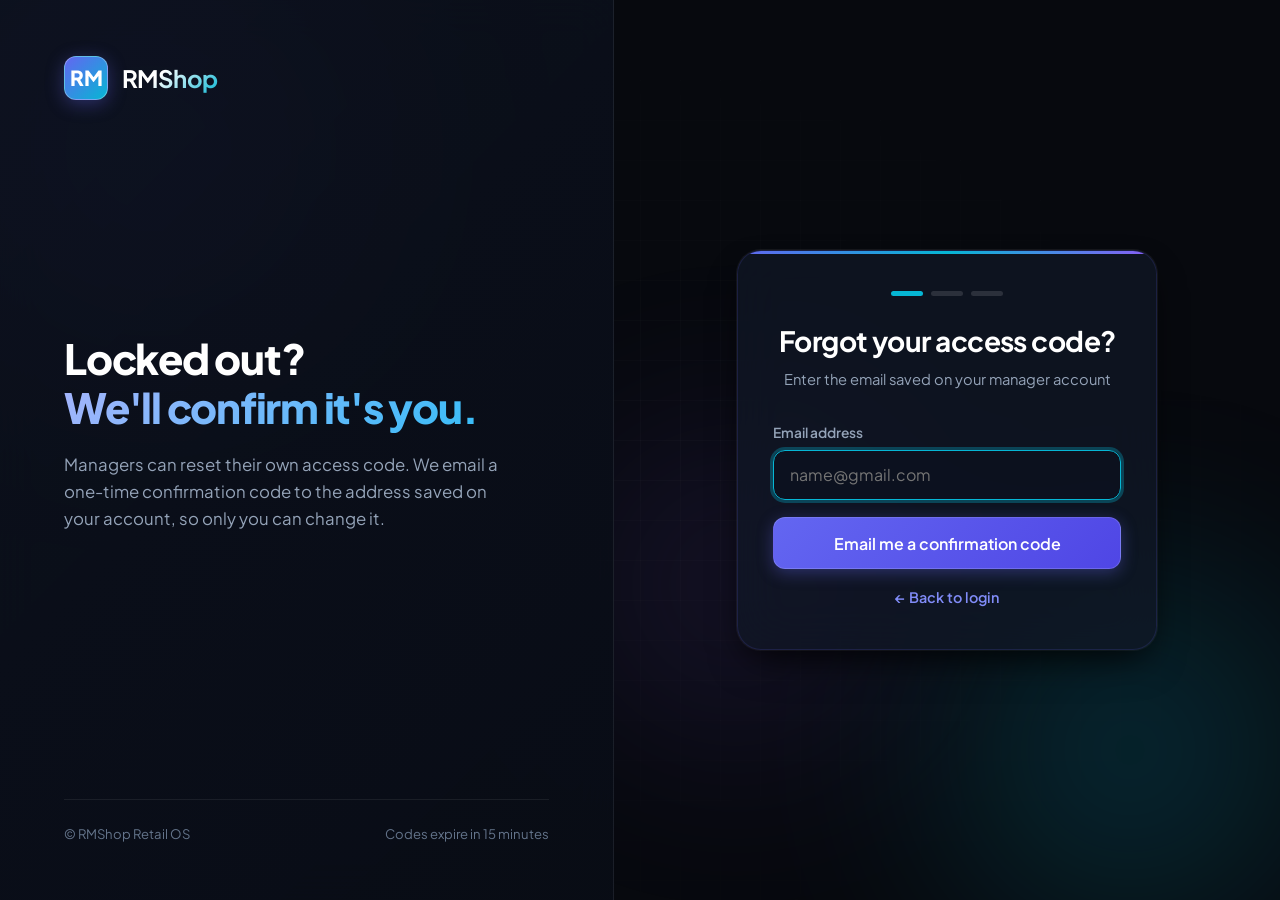
==== frontend/forgot-password.html @ 84687912 "Add manager access-code reset by email and attempt-aware login errors - Managers can reset a forgott" ====
<!DOCTYPE html>
<html lang="en">
<head>
    <meta charset="UTF-8">
    <meta name="viewport" content="width=device-width, initial-scale=1.0">
    <title>RMShop — Reset Manager Access Code</title>
    <link rel="preconnect" href="https://fonts.googleapis.com">
    <link rel="preconnect" href="https://fonts.gstatic.com" crossorigin>
    <link href="https://fonts.googleapis.com/css2?family=JetBrains+Mono:wght@400;600;700&family=Plus+Jakarta+Sans:wght@400;600;700;800&display=swap" rel="stylesheet">
    <link rel="stylesheet" href="css/style.css">
    <link rel="icon" href="data:image/svg+xml,<svg xmlns=%22http://www.w3.org/2000/svg%22 viewBox=%220 0 100 100%22><text y=%22.9em%22 font-size=%2290%22>⚡</text></svg>">
</head>
<body>
    <div class="ambient-bg" aria-hidden="true">
        <div class="ambient-orb ambient-orb-1"></div>
        <div class="ambient-orb ambient-orb-2"></div>
        <div class="ambient-orb ambient-orb-3"></div>
        <div class="grid-overlay"></div>
    </div>

    <div class="login-wrapper">
        <div class="brand-panel">
            <div class="brand-header">
                <div class="brand-logo-icon">RM</div>
                <div class="brand-logo-text">RMShop</div>
            </div>
            <div class="brand-hero">
                <h1>Locked out?<br><span class="gradient-text">We'll confirm it's you.</span></h1>
                <p>Managers can reset their own access code. We email a one-time confirmation code to the address saved on your account, so only you can change it.</p>
            </div>
            <div class="brand-footer">
                <span>© RMShop Retail OS</span>
                <span>Codes expire in 15 minutes</span>
            </div>
        </div>

        <div class="form-panel">
            <div class="form-content" id="form-container">
                <div class="step-indicator" aria-hidden="true">
                    <span id="step-bar-1" class="done"></span>
                    <span id="step-bar-2"></span>
                    <span id="step-bar-3"></span>
                </div>

                <!-- Step 1: email -->
                <form class="auth-step" id="step-email" novalidate>
                    <div class="form-header">
                        <h2>Forgot your access code?</h2>
                        <p class="subtitle">Enter the email saved on your manager account</p>
                    </div>
                    <label class="auth-field">Email address
                        <input type="email" id="email" class="text-input" autocomplete="email" placeholder="name@gmail.com" autofocus>
                    </label>
                    <p class="field-error" id="email-error" hidden role="alert"></p>
                    <button type="submit" class="btn-primary" id="send-btn">
                        <span class="btn-text">Email me a confirmation code</span>
                        <span class="btn-spinner" hidden></span>
                    </button>
                    <div style="text-align:center;"><a href="index.html" class="forgot-link">← Back to login</a></div>
                </form>

                <!-- Step 2: confirmation code -->
                <form class="auth-step" id="step-code" novalidate hidden>
                    <div class="form-header">
                        <h2>Check your email</h2>
                        <p class="subtitle" id="code-sent-to"></p>
                    </div>
                    <p class="info-note" id="request-note"></p>
                    <span class="code-label">6-digit confirmation code</span>
                    <div class="code-inputs" id="confirm-code-inputs"></div>
                    <p class="field-error" id="code-error" hidden role="alert"></p>
                    <button type="submit" class="btn-primary" id="verify-btn">
                        <span class="btn-text">Confirm code</span>
                        <span class="btn-spinner" hidden></span>
                    </button>
                    <div class="auth-secondary-actions">
                        <button type="button" id="change-email-btn">Use a different email</button>
                        <button type="button" id="resend-btn" disabled>Resend code</button>
                    </div>
                </form>

                <!-- Step 3: new access code -->
                <form class="auth-step" id="step-new" novalidate hidden>
                    <div class="form-header">
                        <h2>Choose a new access code</h2>
                        <p class="subtitle">6 digits you'll use to unlock the terminal</p>
                    </div>
                    <span class="code-label">New access code</span>
                    <div class="code-inputs" id="new-code-inputs"></div>
                    <p class="field-error" id="new-code-error" hidden role="alert"></p>
                    <span class="code-label">Type it again to confirm</span>
                    <div class="code-inputs" id="confirm-new-code-inputs"></div>
                    <p class="field-error" id="confirm-code-error" hidden role="alert"></p>
                    <button type="submit" class="btn-primary" id="save-btn">
                        <span class="btn-text">Save new access code</span>
                        <span class="btn-spinner" hidden></span>
                    </button>
                </form>
            </div>
        </div>
    </div>

    <script src="js/config.js"></script>
    <script src="js/popup.js"></script>
    <script src="js/forgot-password.js"></script>
</body>
</html>
---- frontend/css/style.css ----
:root {
    /* Color Palette: Obsidian Slate & Electric Indigo / Cyan Glow */
    --bg-base: #07090e;
    --bg-surface: #0d121f;
    --bg-card: rgba(17, 24, 39, 0.72);
    --bg-card-hover: rgba(24, 33, 53, 0.85);
    --bg-input: rgba(13, 18, 31, 0.8);
    --bg-glass: rgba(15, 23, 42, 0.65);

    /* Borders & Dividers */
    --border-subtle: rgba(255, 255, 255, 0.07);
    --border-card: rgba(99, 102, 241, 0.16);
    --border-hover: rgba(99, 102, 241, 0.45);
    --border-cyan: rgba(6, 182, 212, 0.4);

    /* Brand Accents */
    --indigo-primary: #6366f1;
    --indigo-glow: rgba(99, 102, 241, 0.35);
    --indigo-hover: #4f46e5;
    --cyan-accent: #06b6d4;
    --cyan-glow: rgba(6, 182, 212, 0.3);
    --violet-accent: #8b5cf6;
    --violet-glow: rgba(139, 92, 246, 0.3);

    /* Semantic Feedback */
    --success: #10b981;
    --success-bg: rgba(16, 185, 129, 0.12);
    --success-border: rgba(16, 185, 129, 0.3);
    --warning: #f59e0b;
    --warning-bg: rgba(245, 158, 11, 0.12);
    --warning-border: rgba(245, 158, 11, 0.3);
    --danger: #f43f5e;
    --danger-bg: rgba(244, 63, 94, 0.12);
    --danger-border: rgba(244, 63, 94, 0.3);

    /* Typography */
    --text-primary: #f8fafc;
    --text-secondary: #94a3b8;
    --text-muted: #64748b;
    --font-main: 'Plus Jakarta Sans', -apple-system, BlinkMacSystemFont, "Segoe UI", Roboto, sans-serif;
    --font-mono: 'JetBrains Mono', monospace;

    /* Shadows & Radii */
    --radius-sm: 8px;
    --radius-md: 12px;
    --radius-lg: 18px;
    --radius-xl: 24px;
    --shadow-card: 0 10px 30px -10px rgba(0, 0, 0, 0.5), 0 0 1px 1px var(--border-subtle);
    --shadow-glow: 0 0 25px -5px var(--indigo-glow);
    --shadow-cyan-glow: 0 0 25px -5px var(--cyan-glow);
}

/* Global Top Loading Bar */
.global-loading-bar {
    position: fixed;
    top: 0;
    left: 0;
    height: 3px;
    width: 100%;
    background: linear-gradient(90deg, var(--indigo-primary), var(--cyan-accent), var(--violet-accent));
    background-size: 200% 100%;
    z-index: 9999;
    animation: loadingBarMove 1.2s ease-in-out infinite;
    pointer-events: none;
    transition: opacity 0.3s ease;
}

@keyframes loadingBarMove {
    0% { background-position: 100% 0; }
    100% { background-position: -100% 0; }
}

/* Base & Reset */
*, *::before, *::after {
    box-sizing: border-box;
    margin: 0;
    padding: 0;
}

html, body {
    height: 100%;
}

body {
    font-family: var(--font-main);
    background-color: var(--bg-base);
    color: var(--text-primary);
    line-height: 1.5;
    -webkit-font-smoothing: antialiased;
    -moz-osx-font-smoothing: grayscale;
    overflow-x: hidden;
}

/* Animated Ambient Glow Canvas Background */
.ambient-bg {
    position: fixed;
    inset: 0;
    pointer-events: none;
    z-index: 0;
    overflow: hidden;
}

.ambient-orb {
    position: absolute;
    border-radius: 50%;
    filter: blur(100px);
    opacity: 0.28;
    animation: floatOrb 18s ease-in-out infinite alternate;
}

.ambient-orb-1 {
    width: 600px;
    height: 600px;
    background: radial-gradient(circle, #6366f1 0%, rgba(99, 102, 241, 0) 70%);
    top: -150px;
    left: -150px;
}

.ambient-orb-2 {
    width: 500px;
    height: 500px;
    background: radial-gradient(circle, #06b6d4 0%, rgba(6, 182, 212, 0) 70%);
    bottom: -100px;
    right: -100px;
    animation-duration: 22s;
    animation-delay: -5s;
}

.ambient-orb-3 {
    width: 450px;
    height: 450px;
    background: radial-gradient(circle, #8b5cf6 0%, rgba(139, 92, 246, 0) 70%);
    top: 40%;
    right: 25%;
    animation-duration: 25s;
    animation-delay: -10s;
    opacity: 0.18;
}

.grid-overlay {
    position: absolute;
    inset: 0;
    background-size: 40px 40px;
    background-image: 
        linear-gradient(to right, rgba(255, 255, 255, 0.02) 1px, transparent 1px),
        linear-gradient(to bottom, rgba(255, 255, 255, 0.02) 1px, transparent 1px);
    mask-image: radial-gradient(ellipse at center, rgba(0, 0, 0, 1) 0%, rgba(0, 0, 0, 0) 80%);
}

@keyframes floatOrb {
    0% { transform: translate(0, 0) scale(1); }
    50% { transform: translate(40px, 30px) scale(1.08); }
    100% { transform: translate(-30px, 50px) scale(0.95); }
}

/* ========================================================
   LOGIN PAGE STYLING
======================================================== */
.login-wrapper {
    position: relative;
    z-index: 1;
    display: flex;
    min-height: 100vh;
    width: 100%;
}

.brand-panel {
    flex: 1 1 48%;
    display: flex;
    flex-direction: column;
    justify-content: space-between;
    padding: 3.5rem 4rem;
    position: relative;
    border-right: 1px solid var(--border-subtle);
    background: linear-gradient(135deg, rgba(13, 18, 31, 0.85) 0%, rgba(9, 13, 22, 0.95) 100%);
    backdrop-filter: blur(20px);
}

.brand-header {
    display: flex;
    align-items: center;
    gap: 0.85rem;
}

.brand-logo-icon {
    width: 44px;
    height: 44px;
    border-radius: var(--radius-md);
    background: linear-gradient(135deg, var(--indigo-primary), var(--cyan-accent));
    display: flex;
    align-items: center;
    justify-content: center;
    color: #ffffff;
    font-weight: 800;
    font-size: 1.3rem;
    box-shadow: 0 4px 18px var(--indigo-glow);
    border: 1px solid rgba(255, 255, 255, 0.3);
}

.brand-logo-text {
    font-size: 1.5rem;
    font-weight: 700;
    letter-spacing: -0.02em;
    background: linear-gradient(135deg, #ffffff 40%, var(--cyan-accent) 100%);
    -webkit-background-clip: text;
    -webkit-text-fill-color: transparent;
}

.brand-hero {
    max-width: 460px;
    margin: 2.5rem 0;
}

.status-ticker-badge {
    display: inline-flex;
    align-items: center;
    gap: 0.5rem;
    padding: 0.35rem 0.85rem;
    background: rgba(16, 185, 129, 0.1);
    border: 1px solid rgba(16, 185, 129, 0.25);
    border-radius: 9999px;
    font-size: 0.8rem;
    font-weight: 600;
    color: #34d399;
    margin-bottom: 1.5rem;
}

.pulse-dot {
    width: 7px;
    height: 7px;
    border-radius: 50%;
    background-color: var(--success);
    box-shadow: 0 0 10px var(--success);
    animation: pulseGlow 2s infinite;
}

@keyframes pulseGlow {
    0% { transform: scale(0.95); box-shadow: 0 0 0 0 rgba(16, 185, 129, 0.7); }
    70% { transform: scale(1); box-shadow: 0 0 0 8px rgba(16, 185, 129, 0); }
    100% { transform: scale(0.95); box-shadow: 0 0 0 0 rgba(16, 185, 129, 0); }
}

.brand-hero h1 {
    font-size: 2.6rem;
    font-weight: 800;
    line-height: 1.18;
    letter-spacing: -0.03em;
    color: #ffffff;
    margin-bottom: 1.25rem;
}

.brand-hero h1 span.gradient-text {
    background: linear-gradient(135deg, #a5b4fc 0%, #38bdf8 100%);
    -webkit-background-clip: text;
    -webkit-text-fill-color: transparent;
}

.brand-hero p {
    font-size: 1.05rem;
    color: var(--text-secondary);
    line-height: 1.6;
    margin-bottom: 2rem;
}

/* Feature Badges in Brand Panel */
.brand-feature-list {
    display: flex;
    flex-direction: column;
    gap: 0.9rem;
}

.brand-feature-item {
    display: flex;
    align-items: center;
    gap: 0.9rem;
    padding: 0.85rem 1.1rem;
    background: rgba(255, 255, 255, 0.03);
    border: 1px solid var(--border-subtle);
    border-radius: var(--radius-md);
    backdrop-filter: blur(10px);
    transition: transform 0.2s ease, border-color 0.2s ease;
}

.brand-feature-item:hover {
    transform: translateX(4px);
    border-color: var(--border-hover);
}

.brand-feature-icon {
    width: 32px;
    height: 32px;
    border-radius: var(--radius-sm);
    background: rgba(99, 102, 241, 0.15);
    border: 1px solid rgba(99, 102, 241, 0.3);
    display: flex;
    align-items: center;
    justify-content: center;
    color: #818cf8;
}

.brand-feature-text h4 {
    font-size: 0.92rem;
    font-weight: 600;
    color: #f1f5f9;
}

.brand-feature-text p {
    font-size: 0.8rem;
    color: var(--text-muted);
    margin: 0;
}

.brand-footer {
    display: flex;
    align-items: center;
    justify-content: space-between;
    font-size: 0.82rem;
    color: var(--text-muted);
    padding-top: 1.5rem;
    border-top: 1px solid var(--border-subtle);
}

/* Login Form Panel */
.form-panel {
    flex: 1 1 52%;
    display: flex;
    align-items: center;
    justify-content: center;
    padding: 2.5rem;
    position: relative;
}

.form-content {
    width: 100%;
    max-width: 420px;
    background: var(--bg-card);
    border: 1px solid var(--border-card);
    border-radius: var(--radius-xl);
    padding: 2.5rem 2.2rem;
    box-shadow: var(--shadow-card), 0 20px 40px -15px rgba(0, 0, 0, 0.7);
    backdrop-filter: blur(24px);
    position: relative;
    overflow: hidden;
    transition: transform 0.2s ease;
}

.form-content::before {
    content: '';
    position: absolute;
    top: 0;
    left: 0;
    right: 0;
    height: 3px;
    background: linear-gradient(90deg, var(--indigo-primary), var(--cyan-accent), var(--violet-accent));
}

.form-header {
    text-align: center;
    margin-bottom: 2rem;
}

.form-header h2 {
    font-size: 1.75rem;
    font-weight: 700;
    letter-spacing: -0.02em;
    color: #ffffff;
    margin-bottom: 0.4rem;
}

.form-header .subtitle {
    font-size: 0.92rem;
    color: var(--text-secondary);
}

/* 6-Digit Code Inputs */
.code-inputs {
    display: flex;
    gap: 0.65rem;
    margin-bottom: 1.5rem;
    justify-content: space-between;
}

.code-digit {
    width: 100%;
    aspect-ratio: 1;
    max-width: 52px;
    text-align: center;
    font-family: var(--font-mono);
    font-size: 1.6rem;
    font-weight: 700;
    background: var(--bg-input);
    border: 1.5px solid rgba(255, 255, 255, 0.12);
    border-radius: var(--radius-md);
    color: #ffffff;
    caret-color: var(--cyan-accent);
    transition: all 0.2s ease;
    box-shadow: inset 0 2px 4px rgba(0, 0, 0, 0.4);
}

.code-digit:focus {
    outline: none;
    border-color: var(--cyan-accent);
    background: rgba(15, 23, 42, 0.95);
    box-shadow: 0 0 0 3px var(--cyan-glow), inset 0 2px 4px rgba(0, 0, 0, 0.4);
    transform: translateY(-2px);
}

.code-digit.input-error {
    border-color: var(--danger);
    background: rgba(244, 63, 94, 0.08);
    box-shadow: 0 0 0 3px var(--danger-border);
}

.shake {
    animation: shakeKeypad 0.4s ease-in-out;
}

@keyframes shakeKeypad {
    0%, 100% { transform: translateX(0); }
    20%, 60% { transform: translateX(-8px); }
    40%, 80% { transform: translateX(8px); }
}

/* On-Screen POS Numpad */
.pos-numpad {
    display: grid;
    grid-template-columns: repeat(3, 1fr);
    gap: 0.55rem;
    margin: 1.25rem 0 1.5rem;
}

.numpad-key {
    background: rgba(255, 255, 255, 0.04);
    border: 1px solid var(--border-subtle);
    border-radius: var(--radius-md);
    color: var(--text-primary);
    font-family: var(--font-mono);
    font-size: 1.25rem;
    font-weight: 600;
    padding: 0.75rem;
    display: flex;
    align-items: center;
    justify-content: center;
    cursor: pointer;
    transition: all 0.15s ease;
    user-select: none;
}

.numpad-key:hover {
    background: rgba(99, 102, 241, 0.16);
    border-color: var(--indigo-primary);
    color: #ffffff;
    transform: translateY(-1px);
}

.numpad-key:active {
    transform: scale(0.95);
    background: var(--indigo-primary);
}

.numpad-key.key-action {
    font-size: 0.9rem;
    color: var(--text-muted);
}

.numpad-key.key-action:hover {
    color: var(--danger);
    border-color: var(--danger-border);
    background: var(--danger-bg);
}

/* Primary Button */
.btn-primary {
    width: 100%;
    padding: 0.9rem 1.4rem;
    background: linear-gradient(135deg, var(--indigo-primary) 0%, #4f46e5 100%);
    color: #ffffff;
    border: 1px solid rgba(255, 255, 255, 0.15);
    border-radius: var(--radius-md);
    font-family: var(--font-main);
    font-size: 1rem;
    font-weight: 600;
    cursor: pointer;
    min-height: 3.1rem;
    display: flex;
    align-items: center;
    justify-content: center;
    gap: 0.6rem;
    box-shadow: 0 4px 16px var(--indigo-glow);
    transition: all 0.2s cubic-bezier(0.16, 1, 0.3, 1);
    position: relative;
    overflow: hidden;
}

.btn-primary::before {
    content: '';
    position: absolute;
    inset: 0;
    background: linear-gradient(rgba(255, 255, 255, 0.15), transparent);
    opacity: 0;
    transition: opacity 0.2s ease;
}

.btn-primary:hover:not(:disabled) {
    transform: translateY(-1.5px);
    box-shadow: 0 8px 24px var(--indigo-glow);
    background: linear-gradient(135deg, #4f46e5 0%, #4338ca 100%);
}

.btn-primary:hover:not(:disabled)::before {
    opacity: 1;
}

.btn-primary:active:not(:disabled) {
    transform: translateY(0) scale(0.98);
}

.btn-primary:disabled {
    opacity: 0.55;
    cursor: not-allowed;
    filter: grayscale(0.5);
    box-shadow: none;
}

.btn-secondary {
    padding: 0.75rem 1.25rem;
    background: rgba(255, 255, 255, 0.05);
    border: 1px solid var(--border-subtle);
    border-radius: var(--radius-md);
    font-family: var(--font-main);
    font-weight: 600;
    font-size: 0.92rem;
    cursor: pointer;
    color: var(--text-primary);
    transition: all 0.18s ease;
    display: inline-flex;
    align-items: center;
    justify-content: center;
    gap: 0.5rem;
}

.btn-secondary:hover {
    background: rgba(255, 255, 255, 0.09);
    border-color: rgba(255, 255, 255, 0.2);
    color: #ffffff;
    transform: translateY(-1px);
}

.btn-spinner {
    width: 20px;
    height: 20px;
    border: 2.5px solid rgba(255, 255, 255, 0.25);
    border-top-color: #ffffff;
    border-radius: 50%;
    animation: spinLoader 0.7s linear infinite;
}

@keyframes spinLoader {
    to { transform: rotate(360deg); }
}

.error-message {
    color: var(--danger);
    font-size: 0.88rem;
    background: var(--danger-bg);
    border: 1px solid var(--danger-border);
    border-radius: var(--radius-sm);
    padding: 0.65rem 0.9rem;
    margin-bottom: 1.2rem;
    display: flex;
    align-items: center;
    gap: 0.5rem;
}

.footnote {
    margin-top: 1.5rem;
    font-size: 0.85rem;
    color: var(--text-muted);
    text-align: center;
}

/* ========================================================
   APP BODY & TOPBAR NAVIGATION
======================================================== */
.app-body {
    min-height: 100vh;
    background-color: var(--bg-base);
    position: relative;
}

.topbar {
    position: sticky;
    top: 0;
    z-index: 50;
    display: flex;
    align-items: center;
    justify-content: space-between;
    background: rgba(13, 18, 31, 0.85);
    backdrop-filter: blur(20px);
    -webkit-backdrop-filter: blur(20px);
    border-bottom: 1px solid var(--border-subtle);
    padding: 0.85rem 2.5rem;
}

.topbar-brand {
    display: flex;
    align-items: center;
    gap: 0.75rem;
    text-decoration: none;
}

.topbar-logo {
    font-weight: 700;
    font-size: 1.28rem;
    letter-spacing: -0.02em;
    background: linear-gradient(135deg, #ffffff 40%, var(--cyan-accent) 100%);
    -webkit-background-clip: text;
    -webkit-text-fill-color: transparent;
}

.topbar-tag {
    font-size: 0.72rem;
    font-weight: 700;
    text-transform: uppercase;
    letter-spacing: 0.05em;
    padding: 0.2rem 0.5rem;
    border-radius: 9999px;
    background: rgba(99, 102, 241, 0.15);
    border: 1px solid rgba(99, 102, 241, 0.3);
    color: #a5b4fc;
}

/* Topbar Center: Store Clock & Status */
.topbar-center {
    display: flex;
    align-items: center;
    gap: 1.2rem;
}

.store-clock-widget {
    display: flex;
    align-items: center;
    gap: 0.5rem;
    padding: 0.35rem 0.85rem;
    background: rgba(255, 255, 255, 0.03);
    border: 1px solid var(--border-subtle);
    border-radius: 9999px;
    font-family: var(--font-mono);
    font-size: 0.82rem;
    color: var(--text-secondary);
}

.store-live-pill {
    display: flex;
    align-items: center;
    gap: 0.4rem;
    font-size: 0.75rem;
    font-weight: 600;
    color: var(--success);
}

.topbar-user {
    display: flex;
    align-items: center;
    gap: 1rem;
}

.user-profile-badge {
    display: flex;
    align-items: center;
    gap: 0.65rem;
    padding: 0.35rem 0.85rem 0.35rem 0.45rem;
    background: rgba(255, 255, 255, 0.04);
    border: 1px solid var(--border-subtle);
    border-radius: 9999px;
    font-size: 0.88rem;
    color: var(--text-primary);
}

.user-avatar-circle {
    width: 28px;
    height: 28px;
    border-radius: 50%;
    background: linear-gradient(135deg, var(--indigo-primary), var(--violet-accent));
    display: flex;
    align-items: center;
    justify-content: center;
    font-weight: 700;
    font-size: 0.75rem;
    color: #ffffff;
}

.logout-link {
    color: var(--text-muted);
    text-decoration: none;
    font-weight: 600;
    font-size: 0.88rem;
    padding: 0.4rem 0.85rem;
    border-radius: var(--radius-sm);
    border: 1px solid transparent;
    transition: all 0.15s ease;
    display: inline-flex;
    align-items: center;
    gap: 0.4rem;
}

.logout-link:hover {
    color: var(--danger);
    background: var(--danger-bg);
    border-color: var(--danger-border);
}

/* ========================================================
   DASHBOARD & MAIN LAYOUT
======================================================== */
.dashboard, .page {
    position: relative;
    z-index: 1;
    max-width: 1240px;
    margin: 0 auto;
    padding: 2.5rem 2rem 5rem;
}

/* Dashboard Header Banner */
.dashboard-header {
    display: flex;
    justify-content: space-between;
    align-items: flex-end;
    margin-bottom: 2.2rem;
    flex-wrap: wrap;
    gap: 1.5rem;
}

.dashboard-title-group h1 {
    font-size: 2.2rem;
    font-weight: 800;
    letter-spacing: -0.03em;
    color: #ffffff;
    margin-bottom: 0.3rem;
}

.dashboard-title-group p {
    font-size: 0.95rem;
    color: var(--text-secondary);
}

.dashboard-actions {
    display: flex;
    align-items: center;
    gap: 0.75rem;
}

.btn-nav-pos {
    background: linear-gradient(135deg, var(--cyan-accent) 0%, var(--indigo-primary) 100%);
    box-shadow: 0 4px 16px var(--cyan-glow);
}

.btn-nav-pos:hover:not(:disabled) {
    box-shadow: 0 8px 24px var(--cyan-glow);
}

/* Dashboard Summary KPI Grid */
.summary-grid {
    display: grid;
    grid-template-columns: repeat(3, 1fr);
    gap: 1.4rem;
    margin-bottom: 2.2rem;
}

.summary-card {
    position: relative;
    background: var(--bg-card);
    border: 1px solid var(--border-card);
    border-radius: var(--radius-lg);
    padding: 1.6rem 1.8rem;
    box-shadow: var(--shadow-card);
    backdrop-filter: blur(16px);
    transition: transform 0.2s cubic-bezier(0.16, 1, 0.3, 1), border-color 0.2s ease, box-shadow 0.2s ease;
    overflow: hidden;
}

.summary-card::before {
    content: '';
    position: absolute;
    top: 0;
    left: 0;
    right: 0;
    height: 2px;
    background: linear-gradient(90deg, transparent, var(--indigo-primary), transparent);
    opacity: 0.5;
}

.summary-card:hover {
    transform: translateY(-3px);
    border-color: var(--border-hover);
    box-shadow: var(--shadow-card), 0 10px 25px -10px var(--indigo-glow);
}

.summary-card-header {
    display: flex;
    align-items: center;
    justify-content: space-between;
    margin-bottom: 1rem;
}

.summary-label {
    font-size: 0.88rem;
    font-weight: 600;
    color: var(--text-secondary);
    text-transform: uppercase;
    letter-spacing: 0.04em;
    margin: 0;
}

.summary-card-icon {
    width: 36px;
    height: 36px;
    border-radius: var(--radius-sm);
    display: flex;
    align-items: center;
    justify-content: center;
    font-size: 1.1rem;
}

.icon-revenue {
    background: rgba(99, 102, 241, 0.15);
    color: #818cf8;
    border: 1px solid rgba(99, 102, 241, 0.3);
}

.icon-stock {
    background: rgba(245, 158, 11, 0.15);
    color: #fbbf24;
    border: 1px solid rgba(245, 158, 11, 0.3);
}

.icon-performer {
    background: rgba(6, 182, 212, 0.15);
    color: #38bdf8;
    border: 1px solid rgba(6, 182, 212, 0.3);
}

.summary-value {
    font-family: var(--font-mono);
    font-size: 2.25rem;
    font-weight: 700;
    letter-spacing: -0.02em;
    color: #ffffff;
    margin: 0 0 0.5rem;
    line-height: 1.15;
}

.summary-sub {
    font-size: 0.86rem;
    color: var(--text-secondary);
    display: flex;
    align-items: center;
    gap: 0.4rem;
}

/* Trend Pill */
.trend-pill {
    display: inline-flex;
    align-items: center;
    gap: 0.3rem;
    padding: 0.2rem 0.55rem;
    border-radius: 9999px;
    font-size: 0.76rem;
    font-weight: 700;
}

.trend-up {
    background: var(--success-bg);
    color: var(--success);
    border: 1px solid var(--success-border);
}

.trend-alert {
    background: var(--warning-bg);
    color: var(--warning);
    border: 1px solid var(--warning-border);
}

/* Mini SVG Sparkline Chart */
.sparkline-container {
    margin-top: 1rem;
    height: 44px;
    width: 100%;
}

.sparkline-svg {
    width: 100%;
    height: 100%;
    overflow: visible;
}

/* Navigation Grid */
.section-heading-row {
    display: flex;
    align-items: center;
    justify-content: space-between;
    margin-bottom: 1.25rem;
}

.section-heading-row h2 {
    font-size: 1.25rem;
    font-weight: 700;
    color: #ffffff;
}

.nav-grid {
    display: grid;
    grid-template-columns: repeat(3, 1fr);
    gap: 1.4rem;
}

.nav-card {
    display: flex;
    flex-direction: column;
    justify-content: space-between;
    background: var(--bg-card);
    border: 1px solid var(--border-card);
    border-radius: var(--radius-lg);
    padding: 1.8rem;
    text-decoration: none;
    color: inherit;
    box-shadow: var(--shadow-card);
    backdrop-filter: blur(16px);
    transition: all 0.22s cubic-bezier(0.16, 1, 0.3, 1);
    position: relative;
    overflow: hidden;
}

.nav-card::after {
    content: '';
    position: absolute;
    inset: 0;
    border-radius: var(--radius-lg);
    background: radial-gradient(400px circle at var(--mouse-x, 50%) var(--mouse-y, 50%), rgba(99, 102, 241, 0.12), transparent 40%);
    opacity: 0;
    transition: opacity 0.3s ease;
    pointer-events: none;
}

.nav-card:hover {
    border-color: var(--border-hover);
    transform: translateY(-4px);
    box-shadow: var(--shadow-card), 0 15px 30px -10px var(--indigo-glow);
}

.nav-card:hover::after {
    opacity: 1;
}

.nav-card-top {
    display: flex;
    align-items: center;
    justify-content: space-between;
    margin-bottom: 1.2rem;
}

.nav-card-icon-box {
    width: 48px;
    height: 48px;
    border-radius: var(--radius-md);
    background: rgba(99, 102, 241, 0.12);
    border: 1px solid rgba(99, 102, 241, 0.25);
    display: flex;
    align-items: center;
    justify-content: center;
    color: #a5b4fc;
    font-size: 1.4rem;
    transition: transform 0.2s ease, background 0.2s ease;
}

.nav-card:hover .nav-card-icon-box {
    transform: scale(1.08);
    background: rgba(99, 102, 241, 0.22);
    color: #ffffff;
}

.nav-arrow-badge {
    width: 32px;
    height: 32px;
    border-radius: 50%;
    background: rgba(255, 255, 255, 0.05);
    display: flex;
    align-items: center;
    justify-content: center;
    color: var(--text-muted);
    font-size: 0.95rem;
    transition: all 0.2s ease;
}

.nav-card:hover .nav-arrow-badge {
    background: var(--indigo-primary);
    color: #ffffff;
    transform: translateX(3px);
}

.nav-card h3 {
    margin: 0 0 0.5rem;
    font-size: 1.25rem;
    font-weight: 700;
    color: #ffffff;
}

.nav-card p {
    margin: 0;
    font-size: 0.88rem;
    color: var(--text-secondary);
    line-height: 1.5;
}

/* ========================================================
   TABLES & DATA LISTS (INVENTORY, STAFF, REPORTS)
======================================================== */
.page-header {
    display: flex;
    align-items: center;
    justify-content: space-between;
    gap: 1.25rem;
    margin-bottom: 2rem;
}

.back-link {
    display: inline-flex;
    align-items: center;
    gap: 0.4rem;
    color: var(--text-secondary);
    text-decoration: none;
    font-size: 0.9rem;
    font-weight: 600;
    padding: 0.4rem 0.85rem;
    border-radius: var(--radius-sm);
    background: rgba(255, 255, 255, 0.04);
    border: 1px solid var(--border-subtle);
    transition: all 0.15s ease;
}

.back-link:hover {
    color: #ffffff;
    border-color: var(--border-hover);
    background: rgba(99, 102, 241, 0.1);
}

.page-header .page-title {
    margin: 0;
    flex: 1;
    font-size: 1.9rem;
    font-weight: 800;
    letter-spacing: -0.02em;
    color: #ffffff;
}

.btn-inline {
    width: auto;
    padding: 0.65rem 1.3rem;
    min-height: auto;
    font-size: 0.92rem;
}

.data-table-container {
    background: var(--bg-card);
    border: 1px solid var(--border-card);
    border-radius: var(--radius-lg);
    box-shadow: var(--shadow-card);
    backdrop-filter: blur(16px);
    overflow: hidden;
}

.data-table {
    width: 100%;
    border-collapse: collapse;
    font-size: 0.92rem;
}

.data-table th, .data-table td {
    padding: 1rem 1.4rem;
    text-align: left;
}

.data-table th {
    background: rgba(13, 18, 31, 0.6);
    color: var(--text-secondary);
    font-weight: 700;
    font-size: 0.78rem;
    text-transform: uppercase;
    letter-spacing: 0.05em;
    border-bottom: 1px solid var(--border-subtle);
}

.data-table tbody tr {
    transition: background 0.15s ease;
}

.data-table tbody tr:hover {
    background: rgba(255, 255, 255, 0.03);
}

.data-table tbody tr:not(:last-child) td {
    border-bottom: 1px solid var(--border-subtle);
}

.data-table td {
    color: #e2e8f0;
}

.actions-cell {
    text-align: right;
}

.btn-link {
    background: none;
    border: 1px solid transparent;
    color: #818cf8;
    font-family: var(--font-main);
    font-weight: 600;
    font-size: 0.86rem;
    cursor: pointer;
    padding: 0.35rem 0.7rem;
    border-radius: var(--radius-sm);
    transition: all 0.15s ease;
    margin-left: 0.35rem;
}

.btn-link:hover {
    color: #ffffff;
    background: rgba(99, 102, 241, 0.15);
    border-color: rgba(99, 102, 241, 0.3);
    text-decoration: none;
}

.empty-state {
    text-align: center;
    color: var(--text-muted);
    padding: 3.5rem 1rem;
    font-size: 0.95rem;
}

/* Badges */
.badge {
    display: inline-flex;
    align-items: center;
    gap: 0.35rem;
    padding: 0.28rem 0.75rem;
    border-radius: 9999px;
    font-size: 0.76rem;
    font-weight: 700;
    letter-spacing: 0.03em;
    text-transform: uppercase;
}

.badge-ok {
    background: var(--success-bg);
    color: #34d399;
    border: 1px solid var(--success-border);
}

.badge-low {
    background: var(--warning-bg);
    color: #fbbf24;
    border: 1px solid var(--warning-border);
}

.badge-critical {
    background: var(--danger-bg);
    color: #f87171;
    border: 1px solid var(--danger-border);
}

/* ========================================================
   MODALS
======================================================== */
.modal-backdrop {
    position: fixed;
    inset: 0;
    background: rgba(5, 7, 12, 0.75);
    backdrop-filter: blur(12px);
    -webkit-backdrop-filter: blur(12px);
    display: flex;
    align-items: center;
    justify-content: center;
    padding: 1.5rem;
    z-index: 100;
    animation: fadeInModal 0.2s ease-out;
}

.modal-backdrop[hidden] {
    display: none;
}

@keyframes fadeInModal {
    from { opacity: 0; }
    to { opacity: 1; }
}

.modal {
    background: #0f172a;
    border: 1px solid var(--border-card);
    border-radius: var(--radius-xl);
    padding: 2.2rem;
    width: 100%;
    max-width: 440px;
    box-shadow: var(--shadow-card), 0 25px 50px -12px rgba(0, 0, 0, 0.8);
    position: relative;
    animation: popInModal 0.25s cubic-bezier(0.16, 1, 0.3, 1);
}

@keyframes popInModal {
    from { transform: scale(0.95) translateY(10px); opacity: 0; }
    to { transform: scale(1) translateY(0); opacity: 1; }
}

.modal h2 {
    margin: 0 0 1.5rem;
    font-size: 1.35rem;
    font-weight: 700;
    color: #ffffff;
}

.modal label {
    display: block;
    font-size: 0.86rem;
    font-weight: 600;
    color: var(--text-secondary);
    margin-bottom: 1.1rem;
}

.modal input, .modal-select {
    display: block;
    width: 100%;
    margin-top: 0.4rem;
    padding: 0.75rem 0.9rem;
    background: var(--bg-input);
    border: 1.5px solid var(--border-subtle);
    border-radius: var(--radius-md);
    font-family: var(--font-main);
    font-size: 0.95rem;
    color: #ffffff;
    transition: all 0.15s ease;
}

.modal input:focus, .modal-select:focus {
    outline: none;
    border-color: var(--indigo-primary);
    box-shadow: 0 0 0 3px var(--indigo-glow);
    background: rgba(15, 23, 42, 0.95);
}

.modal-error {
    color: var(--danger);
    font-size: 0.85rem;
    background: var(--danger-bg);
    border: 1px solid var(--danger-border);
    border-radius: var(--radius-sm);
    padding: 0.5rem 0.75rem;
    margin: -0.4rem 0 1.2rem;
}

.modal-actions {
    display: flex;
    justify-content: flex-end;
    gap: 0.75rem;
    margin-top: 1.5rem;
}

.code-inputs-modal {
    margin-bottom: 1.25rem;
}

/* ========================================================
   SALES / POS REGISTER (sales.html)
======================================================== */
.sales-layout {
    display: grid;
    grid-template-columns: 1fr 380px;
    gap: 1.8rem;
    max-width: 1300px;
    margin: 0 auto;
    padding: 2rem;
    align-items: start;
    position: relative;
    z-index: 1;
}

.search-input {
    width: 100%;
    padding: 0.85rem 1.2rem;
    background: var(--bg-card);
    border: 1px solid var(--border-card);
    border-radius: var(--radius-lg);
    font-family: var(--font-main);
    font-size: 1rem;
    color: #ffffff;
    margin-bottom: 1.5rem;
    box-shadow: var(--shadow-card);
    backdrop-filter: blur(16px);
    transition: all 0.2s ease;
}

.search-input:focus {
    outline: none;
    border-color: var(--cyan-accent);
    box-shadow: 0 0 0 3px var(--cyan-glow);
}

.product-grid {
    display: grid;
    grid-template-columns: repeat(auto-fill, minmax(170px, 1fr));
    gap: 1rem;
}

.product-card {
    display: flex;
    flex-direction: column;
    align-items: flex-start;
    gap: 0.4rem;
    background: var(--bg-card);
    border: 1px solid var(--border-card);
    border-radius: var(--radius-md);
    padding: 1.1rem;
    cursor: pointer;
    text-align: left;
    transition: all 0.18s cubic-bezier(0.16, 1, 0.3, 1);
    box-shadow: var(--shadow-card);
    backdrop-filter: blur(12px);
    width: 100%;
    position: relative;
    overflow: hidden;
}

.product-card:hover:not(:disabled) {
    border-color: var(--cyan-accent);
    transform: translateY(-3px);
    box-shadow: 0 8px 24px -5px var(--cyan-glow);
    background: var(--bg-card-hover);
}

.product-card:active:not(:disabled) {
    transform: scale(0.97);
}

.product-card:disabled {
    opacity: 0.35;
    cursor: not-allowed;
    filter: grayscale(0.8);
}

.product-card-name {
    font-weight: 700;
    font-size: 0.95rem;
    color: #ffffff;
    line-height: 1.3;
}

.product-card-price {
    font-family: var(--font-mono);
    color: var(--cyan-accent);
    font-weight: 700;
    font-size: 1.1rem;
}

.product-card-stock {
    color: var(--text-muted);
    font-size: 0.78rem;
    font-weight: 500;
}

.cart-panel {
    background: var(--bg-card);
    border: 1px solid var(--border-card);
    border-radius: var(--radius-xl);
    padding: 1.6rem;
    position: sticky;
    top: 5.5rem;
    box-shadow: var(--shadow-card);
    backdrop-filter: blur(20px);
}

.cart-panel h2 {
    margin: 0 0 1.25rem;
    font-size: 1.25rem;
    font-weight: 700;
    color: #ffffff;
    display: flex;
    align-items: center;
    justify-content: space-between;
}

.cart-items {
    display: flex;
    flex-direction: column;
    gap: 0.85rem;
    margin-bottom: 1rem;
    max-height: 380px;
    overflow-y: auto;
    padding-right: 0.25rem;
}

.cart-row {
    display: flex;
    align-items: center;
    justify-content: space-between;
    font-size: 0.9rem;
    gap: 0.6rem;
    background: rgba(255, 255, 255, 0.03);
    border: 1px solid var(--border-subtle);
    border-radius: var(--radius-md);
    padding: 0.6rem 0.85rem;
}

.cart-row-name {
    flex: 1;
    font-weight: 600;
    color: #ffffff;
}

.cart-row-qty {
    display: flex;
    align-items: center;
    gap: 0.45rem;
}

.cart-row-qty button {
    width: 26px;
    height: 26px;
    border-radius: var(--radius-sm);
    border: 1px solid var(--border-subtle);
    background: rgba(255, 255, 255, 0.08);
    color: #ffffff;
    cursor: pointer;
    font-size: 0.95rem;
    display: flex;
    align-items: center;
    justify-content: center;
    transition: all 0.12s ease;
}

.cart-row-qty button:hover {
    background: var(--indigo-primary);
    border-color: var(--indigo-primary);
}

.cart-row-subtotal {
    font-family: var(--font-mono);
    font-weight: 700;
    color: var(--cyan-accent);
    min-width: 65px;
    text-align: right;
}

.empty-state-small {
    color: var(--text-muted);
    font-size: 0.88rem;
    text-align: center;
    padding: 2rem 0;
}

.cart-total {
    display: flex;
    justify-content: space-between;
    align-items: center;
    font-weight: 700;
    font-size: 1.25rem;
    border-top: 1px solid var(--border-subtle);
    padding-top: 1.1rem;
    margin: 1rem 0 1.25rem;
    color: #ffffff;
}

.cart-total span:last-child {
    font-family: var(--font-mono);
    color: var(--cyan-accent);
}

.receipt-no {
    color: var(--text-muted);
    font-family: var(--font-mono);
    font-size: 0.9rem;
    margin: -0.75rem 0 1.25rem;
}

.receipt-items {
    display: flex;
    flex-direction: column;
    gap: 0.6rem;
    margin-bottom: 1rem;
    max-height: 240px;
    overflow-y: auto;
}

/* ========================================================
   REPORTS & ATTENDANCE
======================================================== */
.attendance-list {
    display: flex;
    flex-direction: column;
    gap: 0.6rem;
    margin-bottom: 0.8rem;
    max-height: 280px;
    overflow-y: auto;
}

.attendance-row {
    font-size: 0.88rem;
    padding: 0.65rem 0.85rem;
    background: rgba(255, 255, 255, 0.03);
    border: 1px solid var(--border-subtle);
    border-radius: var(--radius-sm);
    color: var(--text-secondary);
}

.report-section {
    margin-bottom: 3rem;
}

.report-section:last-child {
    margin-bottom: 0;
}

.filter-bar {
    display: flex;
    align-items: flex-end;
    gap: 1rem;
    margin-bottom: 1.8rem;
    flex-wrap: wrap;
    background: var(--bg-card);
    border: 1px solid var(--border-card);
    border-radius: var(--radius-md);
    padding: 1.2rem 1.4rem;
    backdrop-filter: blur(12px);
}

.filter-bar label {
    display: flex;
    flex-direction: column;
    gap: 0.4rem;
    font-size: 0.82rem;
    font-weight: 600;
    color: var(--text-secondary);
}

.filter-bar input {
    padding: 0.6rem 0.85rem;
    background: var(--bg-input);
    border: 1px solid var(--border-subtle);
    border-radius: var(--radius-sm);
    font-family: var(--font-main);
    font-size: 0.9rem;
    color: #ffffff;
}

.filter-bar input:focus {
    outline: none;
    border-color: var(--indigo-primary);
    box-shadow: 0 0 0 3px var(--indigo-glow);
}

.two-col {
    display: grid;
    grid-template-columns: 1fr 1fr;
    gap: 1.4rem;
    margin-bottom: 2.2rem;
}

.section-title {
    font-size: 1.25rem;
    font-weight: 700;
    color: #ffffff;
    margin: 0 0 1.25rem;
}

.reconcile-result {
    background: var(--bg-card);
    border: 1px solid var(--border-card);
    border-radius: var(--radius-lg);
    padding: 1.3rem 1.6rem;
    margin-top: 1.2rem;
    display: flex;
    flex-direction: column;
    gap: 0.75rem;
    font-size: 0.92rem;
}

.reconcile-status {
    font-weight: 700;
    border-top: 1px solid var(--border-subtle);
    padding-top: 0.75rem;
    margin-top: 0.3rem;
}

.inline-form {
    display: flex;
    gap: 0.85rem;
    margin-bottom: 1.4rem;
    flex-wrap: wrap;
}

.inline-form input {
    padding: 0.65rem 0.95rem;
    background: var(--bg-card);
    border: 1px solid var(--border-card);
    border-radius: var(--radius-md);
    font-family: var(--font-main);
    font-size: 0.92rem;
    color: #ffffff;
    flex: 1;
    min-width: 160px;
}

.inline-form input:focus {
    outline: none;
    border-color: var(--indigo-primary);
    box-shadow: 0 0 0 3px var(--indigo-glow);
}

/* ========================================================
   RESPONSIVE DESIGN & ACCESSIBILITY
======================================================== */
@media (max-width: 992px) {
    .login-wrapper {
        flex-direction: column;
    }
    .brand-panel {
        flex: 0 0 auto;
        padding: 3rem 2rem;
        border-right: none;
        border-bottom: 1px solid var(--border-subtle);
    }
    .brand-hero h1 {
        font-size: 2.1rem;
    }
    .form-panel {
        padding: 3rem 1.5rem;
    }
    .summary-grid, .nav-grid {
        grid-template-columns: repeat(2, 1fr);
    }
}

@media (max-width: 768px) {
    .summary-grid, .nav-grid, .two-col {
        grid-template-columns: 1fr;
    }
    .topbar {
        padding: 0.85rem 1.25rem;
    }
    .topbar-center {
        display: none;
    }
    .dashboard, .page {
        padding: 1.75rem 1.25rem 3.5rem;
    }
    .page-header {
        flex-direction: column;
        align-items: flex-start;
        gap: 0.8rem;
    }
    .sales-layout {
        grid-template-columns: 1fr;
        padding: 1.25rem;
    }
    .cart-panel {
        position: static;
    }
    .data-table th, .data-table td {
        padding: 0.8rem 0.9rem;
    }
}

:focus-visible {
    outline: 2px solid var(--cyan-accent);
    outline-offset: 2px;
}

/* Custom Scrollbars */
::-webkit-scrollbar {
    width: 6px;
    height: 6px;
}

::-webkit-scrollbar-track {
    background: rgba(13, 18, 31, 0.5);
}

::-webkit-scrollbar-thumb {
    background: rgba(99, 102, 241, 0.3);
    border-radius: 9999px;
}

::-webkit-scrollbar-thumb:hover {
    background: rgba(99, 102, 241, 0.6);
}

@media (prefers-reduced-motion: reduce) {
    *, *::before, *::after {
        transition: none !important;
        animation: none !important;
    }
}
/* ========================================================
   AUTH FEEDBACK: login attempt popups, forgot-code flow
======================================================== */
.popup {
    text-align: center;
    max-width: 400px;
}

.popup-icon {
    width: 3.4rem;
    height: 3.4rem;
    margin: 0 auto 1rem;
    border-radius: 50%;
    display: flex;
    align-items: center;
    justify-content: center;
    font-size: 1.6rem;
    border: 1px solid var(--border-card);
    background: rgba(99, 102, 241, 0.14);
}

.popup.severity-warning .popup-icon { background: var(--warning-bg); border-color: var(--warning-border); }
.popup.severity-danger .popup-icon { background: var(--danger-bg); border-color: var(--danger-border); }
.popup.severity-success .popup-icon { background: var(--success-bg); border-color: var(--success-border); }

.popup h2 {
    margin-bottom: 0.6rem;
}

.popup.severity-warning h2 { color: #fbbf24; }
.popup.severity-danger h2 { color: #f87171; }
.popup.severity-success h2 { color: #34d399; }

.popup-message {
    color: var(--text-secondary);
    font-size: 0.95rem;
    line-height: 1.55;
}

.popup-countdown {
    font-family: var(--font-mono);
    font-size: 2rem;
    font-weight: 700;
    color: #f87171;
    margin-top: 1rem;
}

.popup .modal-actions {
    justify-content: center;
}

.attempt-dots {
    display: flex;
    justify-content: center;
    gap: 0.45rem;
    margin-top: 1.1rem;
}

.attempt-dot {
    width: 0.7rem;
    height: 0.7rem;
    border-radius: 50%;
    background: rgba(255, 255, 255, 0.14);
}

.attempt-dot.used { background: var(--danger); box-shadow: 0 0 8px var(--danger-border); }

.attempt-caption {
    margin-top: 0.45rem;
    font-size: 0.8rem;
    color: var(--text-muted);
}

.forgot-link {
    display: inline-block;
    margin-top: 1.1rem;
    color: #818cf8;
    font-weight: 600;
    font-size: 0.9rem;
    text-decoration: none;
}

.forgot-link:hover { color: #ffffff; text-decoration: underline; }

.auth-field {
    display: block;
    font-size: 0.86rem;
    font-weight: 600;
    color: var(--text-secondary);
    margin-bottom: 1.1rem;
    text-align: left;
}

.text-input {
    display: block;
    width: 100%;
    margin-top: 0.4rem;
    padding: 0.85rem 1rem;
    background: var(--bg-input);
    border: 1.5px solid rgba(255, 255, 255, 0.12);
    border-radius: var(--radius-md);
    font-family: var(--font-main);
    font-size: 1rem;
    color: #ffffff;
    transition: all 0.15s ease;
}

.text-input:focus {
    outline: none;
    border-color: var(--cyan-accent);
    box-shadow: 0 0 0 3px var(--cyan-glow);
}

.text-input.input-error {
    border-color: var(--danger);
    background: rgba(244, 63, 94, 0.08);
}

.field-error {
    color: #f87171;
    font-size: 0.84rem;
    margin: -0.6rem 0 1rem;
    text-align: left;
}

.field-error button {
    background: none;
    border: none;
    color: #818cf8;
    font: inherit;
    font-weight: 700;
    cursor: pointer;
    text-decoration: underline;
    padding: 0;
    margin-left: 0.25rem;
}

.info-note {
    color: #6ee7b7;
    background: var(--success-bg);
    border: 1px solid var(--success-border);
    border-radius: var(--radius-sm);
    padding: 0.65rem 0.9rem;
    font-size: 0.86rem;
    margin-bottom: 1.2rem;
    text-align: left;
}

.step-indicator {
    display: flex;
    justify-content: center;
    gap: 0.5rem;
    margin-bottom: 1.5rem;
}

.step-indicator span {
    width: 2rem;
    height: 0.3rem;
    border-radius: 999px;
    background: rgba(255, 255, 255, 0.12);
}

.step-indicator span.done { background: var(--cyan-accent); }

.auth-step[hidden] { display: none; }

.auth-secondary-actions {
    display: flex;
    justify-content: space-between;
    margin-top: 1rem;
    font-size: 0.86rem;
}

.auth-secondary-actions button {
    background: none;
    border: none;
    color: #818cf8;
    font-family: var(--font-main);
    font-weight: 600;
    cursor: pointer;
}

.auth-secondary-actions button:disabled {
    color: var(--text-muted);
    cursor: default;
}

.code-label {
    display: block;
    font-size: 0.86rem;
    font-weight: 600;
    color: var(--text-secondary);
    margin-bottom: 0.5rem;
    text-align: left;
}

.muted-cell { color: var(--text-muted); font-style: italic; }

/* display:flex above would otherwise override the hidden attribute */
.error-message[hidden],
.field-error[hidden],
.modal-error[hidden] {
    display: none;
}
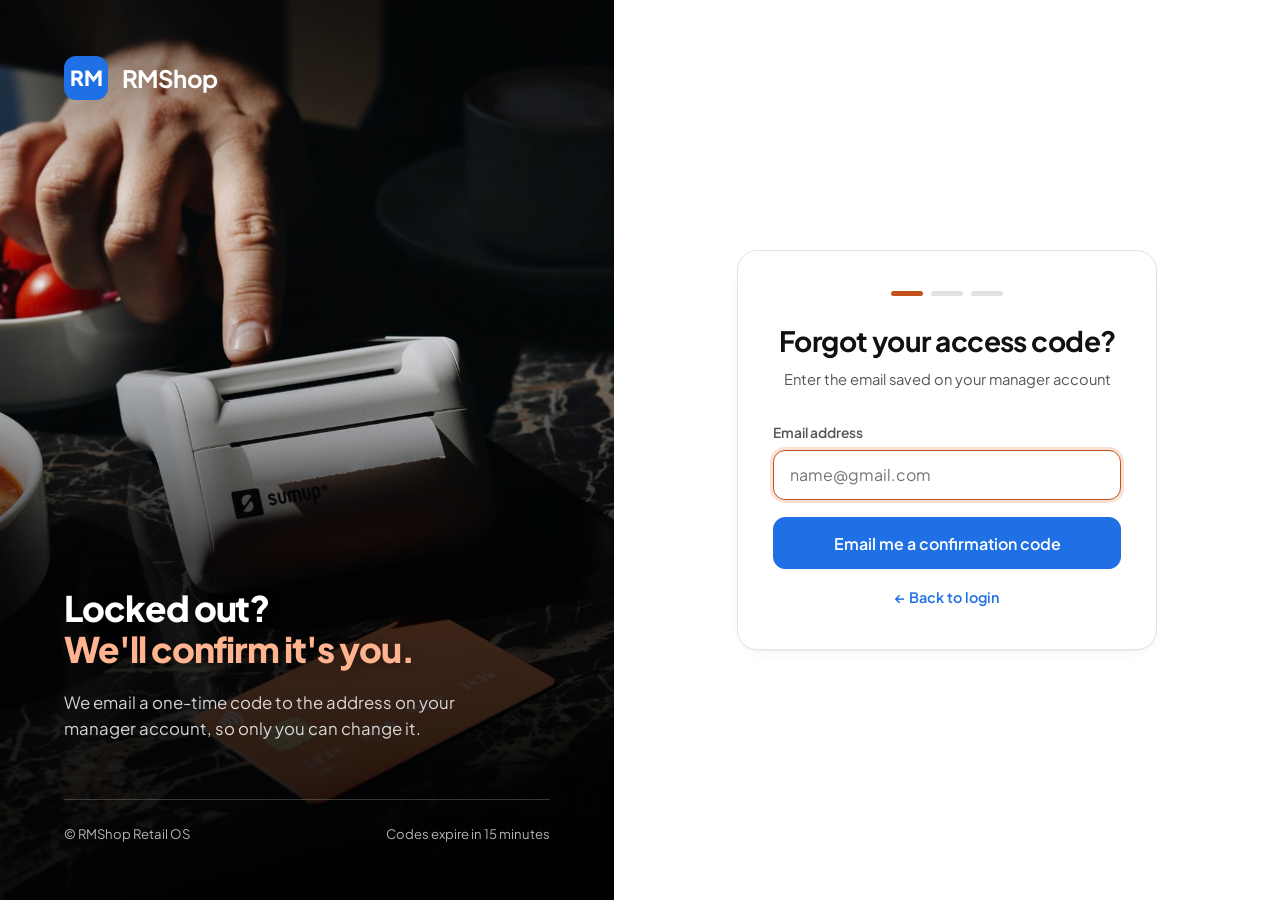
==== commit 48c46ee4: "Redesign: white minimalist theme with blue/orange palette and checkout photos - Light palette taken " ====
--- a/frontend/forgot-password.html
+++ b/frontend/forgot-password.html
@@ -11,22 +11,15 @@
     <link rel="icon" href="data:image/svg+xml,<svg xmlns=%22http://www.w3.org/2000/svg%22 viewBox=%220 0 100 100%22><text y=%22.9em%22 font-size=%2290%22>⚡</text></svg>">
 </head>
 <body>
-    <div class="ambient-bg" aria-hidden="true">
-        <div class="ambient-orb ambient-orb-1"></div>
-        <div class="ambient-orb ambient-orb-2"></div>
-        <div class="ambient-orb ambient-orb-3"></div>
-        <div class="grid-overlay"></div>
-    </div>
-
     <div class="login-wrapper">
-        <div class="brand-panel">
+        <div class="brand-panel photo-panel photo-receipt-printer" role="img" aria-label="A card terminal printing a receipt">
             <div class="brand-header">
                 <div class="brand-logo-icon">RM</div>
                 <div class="brand-logo-text">RMShop</div>
             </div>
             <div class="brand-hero">
                 <h1>Locked out?<br><span class="gradient-text">We'll confirm it's you.</span></h1>
-                <p>Managers can reset their own access code. We email a one-time confirmation code to the address saved on your account, so only you can change it.</p>
+                <p>We email a one-time code to the address on your manager account, so only you can change it.</p>
             </div>
             <div class="brand-footer">
                 <span>© RMShop Retail OS</span>
--- a/frontend/css/style.css
+++ b/frontend/css/style.css
@@ -1,53 +1,55 @@
 :root {
-    /* Color Palette: Obsidian Slate & Electric Indigo / Cyan Glow */
-    --bg-base: #07090e;
-    --bg-surface: #0d121f;
-    --bg-card: rgba(17, 24, 39, 0.72);
-    --bg-card-hover: rgba(24, 33, 53, 0.85);
-    --bg-input: rgba(13, 18, 31, 0.8);
-    --bg-glass: rgba(15, 23, 42, 0.65);
+    /* Palette: white page, ink text, card blue as primary, card orange as accent */
+    --bg-base: #ffffff;
+    --bg-surface: #f6f6f4;
+    --bg-card: #ffffff;
+    --bg-card-hover: #fafafa;
+    --bg-input: #ffffff;
+    --bg-glass: #ffffff;
 
     /* Borders & Dividers */
-    --border-subtle: rgba(255, 255, 255, 0.07);
-    --border-card: rgba(99, 102, 241, 0.16);
-    --border-hover: rgba(99, 102, 241, 0.45);
-    --border-cyan: rgba(6, 182, 212, 0.4);
-
-    /* Brand Accents */
-    --indigo-primary: #6366f1;
-    --indigo-glow: rgba(99, 102, 241, 0.35);
-    --indigo-hover: #4f46e5;
-    --cyan-accent: #06b6d4;
-    --cyan-glow: rgba(6, 182, 212, 0.3);
-    --violet-accent: #8b5cf6;
-    --violet-glow: rgba(139, 92, 246, 0.3);
+    --border-subtle: #ebebe8;
+    --border-card: #e4e4e0;
+    --border-hover: #1f6fe5;
+    --border-cyan: rgba(232, 112, 58, 0.45);
+
+    /* Brand colors (variable names kept so existing markup keeps working):
+       indigo = primary blue, cyan = orange accent, violet = ink */
+    --indigo-primary: #1f6fe5;
+    --indigo-glow: rgba(31, 111, 229, 0.18);
+    --indigo-hover: #1759bf;
+    --cyan-accent: #c2511c;
+    --cyan-glow: rgba(232, 112, 58, 0.2);
+    --violet-accent: #111111;
+    --violet-glow: rgba(17, 17, 17, 0.12);
+    --orange: #e8703a;
 
     /* Semantic Feedback */
-    --success: #10b981;
-    --success-bg: rgba(16, 185, 129, 0.12);
-    --success-border: rgba(16, 185, 129, 0.3);
-    --warning: #f59e0b;
-    --warning-bg: rgba(245, 158, 11, 0.12);
-    --warning-border: rgba(245, 158, 11, 0.3);
-    --danger: #f43f5e;
-    --danger-bg: rgba(244, 63, 94, 0.12);
-    --danger-border: rgba(244, 63, 94, 0.3);
+    --success: #1b8a4b;
+    --success-bg: #eaf6ef;
+    --success-border: #b9e2c9;
+    --warning: #a86a00;
+    --warning-bg: #fdf5e6;
+    --warning-border: #f1d9a6;
+    --danger: #d32f2f;
+    --danger-bg: #fdeeee;
+    --danger-border: #f5c2c2;
 
     /* Typography */
-    --text-primary: #f8fafc;
-    --text-secondary: #94a3b8;
-    --text-muted: #64748b;
+    --text-primary: #111111;
+    --text-secondary: #555555;
+    --text-muted: #8a8a86;
     --font-main: 'Plus Jakarta Sans', -apple-system, BlinkMacSystemFont, "Segoe UI", Roboto, sans-serif;
     --font-mono: 'JetBrains Mono', monospace;
 
     /* Shadows & Radii */
     --radius-sm: 8px;
     --radius-md: 12px;
-    --radius-lg: 18px;
-    --radius-xl: 24px;
-    --shadow-card: 0 10px 30px -10px rgba(0, 0, 0, 0.5), 0 0 1px 1px var(--border-subtle);
-    --shadow-glow: 0 0 25px -5px var(--indigo-glow);
-    --shadow-cyan-glow: 0 0 25px -5px var(--cyan-glow);
+    --radius-lg: 16px;
+    --radius-xl: 20px;
+    --shadow-card: 0 1px 2px rgba(17, 17, 17, 0.04), 0 6px 20px -12px rgba(17, 17, 17, 0.12);
+    --shadow-glow: none;
+    --shadow-cyan-glow: none;
 }
 
 /* Global Top Loading Bar */
@@ -111,7 +113,7 @@
 .ambient-orb-1 {
     width: 600px;
     height: 600px;
-    background: radial-gradient(circle, #6366f1 0%, rgba(99, 102, 241, 0) 70%);
+    background: radial-gradient(circle, #6366f1 0%, rgba(31, 111, 229, 0) 70%);
     top: -150px;
     left: -150px;
 }
@@ -119,7 +121,7 @@
 .ambient-orb-2 {
     width: 500px;
     height: 500px;
-    background: radial-gradient(circle, #06b6d4 0%, rgba(6, 182, 212, 0) 70%);
+    background: radial-gradient(circle, #06b6d4 0%, rgba(232, 112, 58, 0) 70%);
     bottom: -100px;
     right: -100px;
     animation-duration: 22s;
@@ -129,7 +131,7 @@
 .ambient-orb-3 {
     width: 450px;
     height: 450px;
-    background: radial-gradient(circle, #8b5cf6 0%, rgba(139, 92, 246, 0) 70%);
+    background: radial-gradient(circle, #8b5cf6 0%, rgba(17, 17, 17, 0) 70%);
     top: 40%;
     right: 25%;
     animation-duration: 25s;
@@ -142,8 +144,8 @@
     inset: 0;
     background-size: 40px 40px;
     background-image: 
-        linear-gradient(to right, rgba(255, 255, 255, 0.02) 1px, transparent 1px),
-        linear-gradient(to bottom, rgba(255, 255, 255, 0.02) 1px, transparent 1px);
+        linear-gradient(to right, rgba(17, 17, 17, 0.02) 1px, transparent 1px),
+        linear-gradient(to bottom, rgba(17, 17, 17, 0.02) 1px, transparent 1px);
     mask-image: radial-gradient(ellipse at center, rgba(0, 0, 0, 1) 0%, rgba(0, 0, 0, 0) 80%);
 }
 
@@ -172,7 +174,7 @@
     padding: 3.5rem 4rem;
     position: relative;
     border-right: 1px solid var(--border-subtle);
-    background: linear-gradient(135deg, rgba(13, 18, 31, 0.85) 0%, rgba(9, 13, 22, 0.95) 100%);
+    background: linear-gradient(135deg, #ffffff 0%, #ffffff 100%);
     backdrop-filter: blur(20px);
 }
 
@@ -190,11 +192,11 @@
     display: flex;
     align-items: center;
     justify-content: center;
-    color: #ffffff;
+    color: var(--text-primary);
     font-weight: 800;
     font-size: 1.3rem;
     box-shadow: 0 4px 18px var(--indigo-glow);
-    border: 1px solid rgba(255, 255, 255, 0.3);
+    border: 1px solid rgba(17, 17, 17, 0.3);
 }
 
 .brand-logo-text {
@@ -221,7 +223,7 @@
     border-radius: 9999px;
     font-size: 0.8rem;
     font-weight: 600;
-    color: #34d399;
+    color: var(--success);
     margin-bottom: 1.5rem;
 }
 
@@ -245,12 +247,12 @@
     font-weight: 800;
     line-height: 1.18;
     letter-spacing: -0.03em;
-    color: #ffffff;
+    color: var(--text-primary);
     margin-bottom: 1.25rem;
 }
 
 .brand-hero h1 span.gradient-text {
-    background: linear-gradient(135deg, #a5b4fc 0%, #38bdf8 100%);
+    background: linear-gradient(135deg, var(--indigo-primary) 0%, var(--indigo-primary) 100%);
     -webkit-background-clip: text;
     -webkit-text-fill-color: transparent;
 }
@@ -274,7 +276,7 @@
     align-items: center;
     gap: 0.9rem;
     padding: 0.85rem 1.1rem;
-    background: rgba(255, 255, 255, 0.03);
+    background: rgba(17, 17, 17, 0.03);
     border: 1px solid var(--border-subtle);
     border-radius: var(--radius-md);
     backdrop-filter: blur(10px);
@@ -290,18 +292,18 @@
     width: 32px;
     height: 32px;
     border-radius: var(--radius-sm);
-    background: rgba(99, 102, 241, 0.15);
-    border: 1px solid rgba(99, 102, 241, 0.3);
+    background: rgba(31, 111, 229, 0.15);
+    border: 1px solid rgba(31, 111, 229, 0.3);
     display: flex;
     align-items: center;
     justify-content: center;
-    color: #818cf8;
+    color: var(--indigo-primary);
 }
 
 .brand-feature-text h4 {
     font-size: 0.92rem;
     font-weight: 600;
-    color: #f1f5f9;
+    color: var(--text-primary);
 }
 
 .brand-feature-text p {
@@ -337,7 +339,7 @@
     border: 1px solid var(--border-card);
     border-radius: var(--radius-xl);
     padding: 2.5rem 2.2rem;
-    box-shadow: var(--shadow-card), 0 20px 40px -15px rgba(0, 0, 0, 0.7);
+    box-shadow: var(--shadow-card), 0 20px 40px -15px rgba(17, 17, 17, 0.08);
     backdrop-filter: blur(24px);
     position: relative;
     overflow: hidden;
@@ -363,7 +365,7 @@
     font-size: 1.75rem;
     font-weight: 700;
     letter-spacing: -0.02em;
-    color: #ffffff;
+    color: var(--text-primary);
     margin-bottom: 0.4rem;
 }
 
@@ -389,19 +391,19 @@
     font-size: 1.6rem;
     font-weight: 700;
     background: var(--bg-input);
-    border: 1.5px solid rgba(255, 255, 255, 0.12);
+    border: 1.5px solid rgba(17, 17, 17, 0.12);
     border-radius: var(--radius-md);
-    color: #ffffff;
+    color: var(--text-primary);
     caret-color: var(--cyan-accent);
     transition: all 0.2s ease;
-    box-shadow: inset 0 2px 4px rgba(0, 0, 0, 0.4);
+    box-shadow: inset 0 2px 4px rgba(17, 17, 17, 0.08);
 }
 
 .code-digit:focus {
     outline: none;
     border-color: var(--cyan-accent);
-    background: rgba(15, 23, 42, 0.95);
-    box-shadow: 0 0 0 3px var(--cyan-glow), inset 0 2px 4px rgba(0, 0, 0, 0.4);
+    background: #ffffff;
+    box-shadow: 0 0 0 3px var(--cyan-glow), inset 0 2px 4px rgba(17, 17, 17, 0.08);
     transform: translateY(-2px);
 }
 
@@ -430,7 +432,7 @@
 }
 
 .numpad-key {
-    background: rgba(255, 255, 255, 0.04);
+    background: rgba(17, 17, 17, 0.04);
     border: 1px solid var(--border-subtle);
     border-radius: var(--radius-md);
     color: var(--text-primary);
@@ -447,9 +449,9 @@
 }
 
 .numpad-key:hover {
-    background: rgba(99, 102, 241, 0.16);
+    background: rgba(31, 111, 229, 0.16);
     border-color: var(--indigo-primary);
-    color: #ffffff;
+    color: var(--text-primary);
     transform: translateY(-1px);
 }
 
@@ -473,9 +475,9 @@
 .btn-primary {
     width: 100%;
     padding: 0.9rem 1.4rem;
-    background: linear-gradient(135deg, var(--indigo-primary) 0%, #4f46e5 100%);
-    color: #ffffff;
-    border: 1px solid rgba(255, 255, 255, 0.15);
+    background: linear-gradient(135deg, var(--indigo-primary) 0%, var(--indigo-hover) 100%);
+    color: var(--text-primary);
+    border: 1px solid rgba(17, 17, 17, 0.15);
     border-radius: var(--radius-md);
     font-family: var(--font-main);
     font-size: 1rem;
@@ -496,7 +498,7 @@
     content: '';
     position: absolute;
     inset: 0;
-    background: linear-gradient(rgba(255, 255, 255, 0.15), transparent);
+    background: linear-gradient(rgba(17, 17, 17, 0.15), transparent);
     opacity: 0;
     transition: opacity 0.2s ease;
 }
@@ -504,7 +506,7 @@
 .btn-primary:hover:not(:disabled) {
     transform: translateY(-1.5px);
     box-shadow: 0 8px 24px var(--indigo-glow);
-    background: linear-gradient(135deg, #4f46e5 0%, #4338ca 100%);
+    background: linear-gradient(135deg, var(--indigo-hover) 0%, var(--indigo-hover) 100%);
 }
 
 .btn-primary:hover:not(:disabled)::before {
@@ -524,7 +526,7 @@
 
 .btn-secondary {
     padding: 0.75rem 1.25rem;
-    background: rgba(255, 255, 255, 0.05);
+    background: rgba(17, 17, 17, 0.05);
     border: 1px solid var(--border-subtle);
     border-radius: var(--radius-md);
     font-family: var(--font-main);
@@ -540,17 +542,17 @@
 }
 
 .btn-secondary:hover {
-    background: rgba(255, 255, 255, 0.09);
-    border-color: rgba(255, 255, 255, 0.2);
-    color: #ffffff;
+    background: rgba(17, 17, 17, 0.09);
+    border-color: rgba(17, 17, 17, 0.2);
+    color: var(--text-primary);
     transform: translateY(-1px);
 }
 
 .btn-spinner {
     width: 20px;
     height: 20px;
-    border: 2.5px solid rgba(255, 255, 255, 0.25);
-    border-top-color: #ffffff;
+    border: 2.5px solid rgba(17, 17, 17, 0.25);
+    border-top-color: var(--text-primary);
     border-radius: 50%;
     animation: spinLoader 0.7s linear infinite;
 }
@@ -595,7 +597,7 @@
     display: flex;
     align-items: center;
     justify-content: space-between;
-    background: rgba(13, 18, 31, 0.85);
+    background: #ffffff;
     backdrop-filter: blur(20px);
     -webkit-backdrop-filter: blur(20px);
     border-bottom: 1px solid var(--border-subtle);
@@ -625,9 +627,9 @@
     letter-spacing: 0.05em;
     padding: 0.2rem 0.5rem;
     border-radius: 9999px;
-    background: rgba(99, 102, 241, 0.15);
-    border: 1px solid rgba(99, 102, 241, 0.3);
-    color: #a5b4fc;
+    background: rgba(31, 111, 229, 0.15);
+    border: 1px solid rgba(31, 111, 229, 0.3);
+    color: var(--indigo-primary);
 }
 
 /* Topbar Center: Store Clock & Status */
@@ -642,7 +644,7 @@
     align-items: center;
     gap: 0.5rem;
     padding: 0.35rem 0.85rem;
-    background: rgba(255, 255, 255, 0.03);
+    background: rgba(17, 17, 17, 0.03);
     border: 1px solid var(--border-subtle);
     border-radius: 9999px;
     font-family: var(--font-mono);
@@ -670,7 +672,7 @@
     align-items: center;
     gap: 0.65rem;
     padding: 0.35rem 0.85rem 0.35rem 0.45rem;
-    background: rgba(255, 255, 255, 0.04);
+    background: rgba(17, 17, 17, 0.04);
     border: 1px solid var(--border-subtle);
     border-radius: 9999px;
     font-size: 0.88rem;
@@ -687,7 +689,7 @@
     justify-content: center;
     font-weight: 700;
     font-size: 0.75rem;
-    color: #ffffff;
+    color: var(--text-primary);
 }
 
 .logout-link {
@@ -735,7 +737,7 @@
     font-size: 2.2rem;
     font-weight: 800;
     letter-spacing: -0.03em;
-    color: #ffffff;
+    color: var(--text-primary);
     margin-bottom: 0.3rem;
 }
 
@@ -823,21 +825,21 @@
 }
 
 .icon-revenue {
-    background: rgba(99, 102, 241, 0.15);
-    color: #818cf8;
-    border: 1px solid rgba(99, 102, 241, 0.3);
+    background: rgba(31, 111, 229, 0.15);
+    color: var(--indigo-primary);
+    border: 1px solid rgba(31, 111, 229, 0.3);
 }
 
 .icon-stock {
     background: rgba(245, 158, 11, 0.15);
-    color: #fbbf24;
+    color: var(--warning);
     border: 1px solid rgba(245, 158, 11, 0.3);
 }
 
 .icon-performer {
-    background: rgba(6, 182, 212, 0.15);
-    color: #38bdf8;
-    border: 1px solid rgba(6, 182, 212, 0.3);
+    background: rgba(232, 112, 58, 0.15);
+    color: var(--indigo-primary);
+    border: 1px solid rgba(232, 112, 58, 0.3);
 }
 
 .summary-value {
@@ -845,7 +847,7 @@
     font-size: 2.25rem;
     font-weight: 700;
     letter-spacing: -0.02em;
-    color: #ffffff;
+    color: var(--text-primary);
     margin: 0 0 0.5rem;
     line-height: 1.15;
 }
@@ -905,7 +907,7 @@
 .section-heading-row h2 {
     font-size: 1.25rem;
     font-weight: 700;
-    color: #ffffff;
+    color: var(--text-primary);
 }
 
 .nav-grid {
@@ -936,7 +938,7 @@
     position: absolute;
     inset: 0;
     border-radius: var(--radius-lg);
-    background: radial-gradient(400px circle at var(--mouse-x, 50%) var(--mouse-y, 50%), rgba(99, 102, 241, 0.12), transparent 40%);
+    background: radial-gradient(400px circle at var(--mouse-x, 50%) var(--mouse-y, 50%), rgba(31, 111, 229, 0.12), transparent 40%);
     opacity: 0;
     transition: opacity 0.3s ease;
     pointer-events: none;
@@ -963,27 +965,27 @@
     width: 48px;
     height: 48px;
     border-radius: var(--radius-md);
-    background: rgba(99, 102, 241, 0.12);
-    border: 1px solid rgba(99, 102, 241, 0.25);
+    background: rgba(31, 111, 229, 0.12);
+    border: 1px solid rgba(31, 111, 229, 0.25);
     display: flex;
     align-items: center;
     justify-content: center;
-    color: #a5b4fc;
+    color: var(--indigo-primary);
     font-size: 1.4rem;
     transition: transform 0.2s ease, background 0.2s ease;
 }
 
 .nav-card:hover .nav-card-icon-box {
     transform: scale(1.08);
-    background: rgba(99, 102, 241, 0.22);
-    color: #ffffff;
+    background: rgba(31, 111, 229, 0.22);
+    color: var(--text-primary);
 }
 
 .nav-arrow-badge {
     width: 32px;
     height: 32px;
     border-radius: 50%;
-    background: rgba(255, 255, 255, 0.05);
+    background: rgba(17, 17, 17, 0.05);
     display: flex;
     align-items: center;
     justify-content: center;
@@ -994,7 +996,7 @@
 
 .nav-card:hover .nav-arrow-badge {
     background: var(--indigo-primary);
-    color: #ffffff;
+    color: var(--text-primary);
     transform: translateX(3px);
 }
 
@@ -1002,7 +1004,7 @@
     margin: 0 0 0.5rem;
     font-size: 1.25rem;
     font-weight: 700;
-    color: #ffffff;
+    color: var(--text-primary);
 }
 
 .nav-card p {
@@ -1033,15 +1035,15 @@
     font-weight: 600;
     padding: 0.4rem 0.85rem;
     border-radius: var(--radius-sm);
-    background: rgba(255, 255, 255, 0.04);
+    background: rgba(17, 17, 17, 0.04);
     border: 1px solid var(--border-subtle);
     transition: all 0.15s ease;
 }
 
 .back-link:hover {
-    color: #ffffff;
+    color: var(--text-primary);
     border-color: var(--border-hover);
-    background: rgba(99, 102, 241, 0.1);
+    background: rgba(31, 111, 229, 0.1);
 }
 
 .page-header .page-title {
@@ -1050,7 +1052,7 @@
     font-size: 1.9rem;
     font-weight: 800;
     letter-spacing: -0.02em;
-    color: #ffffff;
+    color: var(--text-primary);
 }
 
 .btn-inline {
@@ -1081,7 +1083,7 @@
 }
 
 .data-table th {
-    background: rgba(13, 18, 31, 0.6);
+    background: #ffffff;
     color: var(--text-secondary);
     font-weight: 700;
     font-size: 0.78rem;
@@ -1095,7 +1097,7 @@
 }
 
 .data-table tbody tr:hover {
-    background: rgba(255, 255, 255, 0.03);
+    background: rgba(17, 17, 17, 0.03);
 }
 
 .data-table tbody tr:not(:last-child) td {
@@ -1103,7 +1105,7 @@
 }
 
 .data-table td {
-    color: #e2e8f0;
+    color: var(--text-primary);
 }
 
 .actions-cell {
@@ -1113,7 +1115,7 @@
 .btn-link {
     background: none;
     border: 1px solid transparent;
-    color: #818cf8;
+    color: var(--indigo-primary);
     font-family: var(--font-main);
     font-weight: 600;
     font-size: 0.86rem;
@@ -1125,9 +1127,9 @@
 }
 
 .btn-link:hover {
-    color: #ffffff;
-    background: rgba(99, 102, 241, 0.15);
-    border-color: rgba(99, 102, 241, 0.3);
+    color: var(--text-primary);
+    background: rgba(31, 111, 229, 0.15);
+    border-color: rgba(31, 111, 229, 0.3);
     text-decoration: none;
 }
 
@@ -1153,19 +1155,19 @@
 
 .badge-ok {
     background: var(--success-bg);
-    color: #34d399;
+    color: var(--success);
     border: 1px solid var(--success-border);
 }
 
 .badge-low {
     background: var(--warning-bg);
-    color: #fbbf24;
+    color: var(--warning);
     border: 1px solid var(--warning-border);
 }
 
 .badge-critical {
     background: var(--danger-bg);
-    color: #f87171;
+    color: var(--danger);
     border: 1px solid var(--danger-border);
 }
 
@@ -1175,7 +1177,7 @@
 .modal-backdrop {
     position: fixed;
     inset: 0;
-    background: rgba(5, 7, 12, 0.75);
+    background: rgba(17, 17, 17, 0.35);
     backdrop-filter: blur(12px);
     -webkit-backdrop-filter: blur(12px);
     display: flex;
@@ -1196,13 +1198,13 @@
 }
 
 .modal {
-    background: #0f172a;
+    background: #ffffff;
     border: 1px solid var(--border-card);
     border-radius: var(--radius-xl);
     padding: 2.2rem;
     width: 100%;
     max-width: 440px;
-    box-shadow: var(--shadow-card), 0 25px 50px -12px rgba(0, 0, 0, 0.8);
+    box-shadow: var(--shadow-card), 0 25px 50px -12px rgba(17, 17, 17, 0.08);
     position: relative;
     animation: popInModal 0.25s cubic-bezier(0.16, 1, 0.3, 1);
 }
@@ -1216,7 +1218,7 @@
     margin: 0 0 1.5rem;
     font-size: 1.35rem;
     font-weight: 700;
-    color: #ffffff;
+    color: var(--text-primary);
 }
 
 .modal label {
@@ -1237,7 +1239,7 @@
     border-radius: var(--radius-md);
     font-family: var(--font-main);
     font-size: 0.95rem;
-    color: #ffffff;
+    color: var(--text-primary);
     transition: all 0.15s ease;
 }
 
@@ -1245,7 +1247,7 @@
     outline: none;
     border-color: var(--indigo-primary);
     box-shadow: 0 0 0 3px var(--indigo-glow);
-    background: rgba(15, 23, 42, 0.95);
+    background: #ffffff;
 }
 
 .modal-error {
@@ -1292,7 +1294,7 @@
     border-radius: var(--radius-lg);
     font-family: var(--font-main);
     font-size: 1rem;
-    color: #ffffff;
+    color: var(--text-primary);
     margin-bottom: 1.5rem;
     box-shadow: var(--shadow-card);
     backdrop-filter: blur(16px);
@@ -1350,7 +1352,7 @@
 .product-card-name {
     font-weight: 700;
     font-size: 0.95rem;
-    color: #ffffff;
+    color: var(--text-primary);
     line-height: 1.3;
 }
 
@@ -1382,7 +1384,7 @@
     margin: 0 0 1.25rem;
     font-size: 1.25rem;
     font-weight: 700;
-    color: #ffffff;
+    color: var(--text-primary);
     display: flex;
     align-items: center;
     justify-content: space-between;
@@ -1404,7 +1406,7 @@
     justify-content: space-between;
     font-size: 0.9rem;
     gap: 0.6rem;
-    background: rgba(255, 255, 255, 0.03);
+    background: rgba(17, 17, 17, 0.03);
     border: 1px solid var(--border-subtle);
     border-radius: var(--radius-md);
     padding: 0.6rem 0.85rem;
@@ -1413,7 +1415,7 @@
 .cart-row-name {
     flex: 1;
     font-weight: 600;
-    color: #ffffff;
+    color: var(--text-primary);
 }
 
 .cart-row-qty {
@@ -1427,8 +1429,8 @@
     height: 26px;
     border-radius: var(--radius-sm);
     border: 1px solid var(--border-subtle);
-    background: rgba(255, 255, 255, 0.08);
-    color: #ffffff;
+    background: rgba(17, 17, 17, 0.08);
+    color: var(--text-primary);
     cursor: pointer;
     font-size: 0.95rem;
     display: flex;
@@ -1466,7 +1468,7 @@
     border-top: 1px solid var(--border-subtle);
     padding-top: 1.1rem;
     margin: 1rem 0 1.25rem;
-    color: #ffffff;
+    color: var(--text-primary);
 }
 
 .cart-total span:last-child {
@@ -1505,10 +1507,14 @@
 .attendance-row {
     font-size: 0.88rem;
     padding: 0.65rem 0.85rem;
-    background: rgba(255, 255, 255, 0.03);
+    background: rgba(17, 17, 17, 0.03);
     border: 1px solid var(--border-subtle);
     border-radius: var(--radius-sm);
     color: var(--text-secondary);
+    display: flex;
+    align-items: center;
+    justify-content: space-between;
+    gap: 0.75rem;
 }
 
 .report-section {
@@ -1548,7 +1554,7 @@
     border-radius: var(--radius-sm);
     font-family: var(--font-main);
     font-size: 0.9rem;
-    color: #ffffff;
+    color: var(--text-primary);
 }
 
 .filter-bar input:focus {
@@ -1567,7 +1573,7 @@
 .section-title {
     font-size: 1.25rem;
     font-weight: 700;
-    color: #ffffff;
+    color: var(--text-primary);
     margin: 0 0 1.25rem;
 }
 
@@ -1604,7 +1610,7 @@
     border-radius: var(--radius-md);
     font-family: var(--font-main);
     font-size: 0.92rem;
-    color: #ffffff;
+    color: var(--text-primary);
     flex: 1;
     min-width: 160px;
 }
@@ -1681,16 +1687,16 @@
 }
 
 ::-webkit-scrollbar-track {
-    background: rgba(13, 18, 31, 0.5);
+    background: #ffffff;
 }
 
 ::-webkit-scrollbar-thumb {
-    background: rgba(99, 102, 241, 0.3);
+    background: rgba(31, 111, 229, 0.3);
     border-radius: 9999px;
 }
 
 ::-webkit-scrollbar-thumb:hover {
-    background: rgba(99, 102, 241, 0.6);
+    background: rgba(31, 111, 229, 0.6);
 }
 
 @media (prefers-reduced-motion: reduce) {
@@ -1717,7 +1723,7 @@
     justify-content: center;
     font-size: 1.6rem;
     border: 1px solid var(--border-card);
-    background: rgba(99, 102, 241, 0.14);
+    background: rgba(31, 111, 229, 0.14);
 }
 
 .popup.severity-warning .popup-icon { background: var(--warning-bg); border-color: var(--warning-border); }
@@ -1728,9 +1734,9 @@
     margin-bottom: 0.6rem;
 }
 
-.popup.severity-warning h2 { color: #fbbf24; }
-.popup.severity-danger h2 { color: #f87171; }
-.popup.severity-success h2 { color: #34d399; }
+.popup.severity-warning h2 { color: var(--warning); }
+.popup.severity-danger h2 { color: var(--danger); }
+.popup.severity-success h2 { color: var(--success); }
 
 .popup-message {
     color: var(--text-secondary);
@@ -1742,7 +1748,7 @@
     font-family: var(--font-mono);
     font-size: 2rem;
     font-weight: 700;
-    color: #f87171;
+    color: var(--danger);
     margin-top: 1rem;
 }
 
@@ -1761,7 +1767,7 @@
     width: 0.7rem;
     height: 0.7rem;
     border-radius: 50%;
-    background: rgba(255, 255, 255, 0.14);
+    background: rgba(17, 17, 17, 0.14);
 }
 
 .attempt-dot.used { background: var(--danger); box-shadow: 0 0 8px var(--danger-border); }
@@ -1775,13 +1781,13 @@
 .forgot-link {
     display: inline-block;
     margin-top: 1.1rem;
-    color: #818cf8;
+    color: var(--indigo-primary);
     font-weight: 600;
     font-size: 0.9rem;
     text-decoration: none;
 }
 
-.forgot-link:hover { color: #ffffff; text-decoration: underline; }
+.forgot-link:hover { color: var(--text-primary); text-decoration: underline; }
 
 .auth-field {
     display: block;
@@ -1798,11 +1804,11 @@
     margin-top: 0.4rem;
     padding: 0.85rem 1rem;
     background: var(--bg-input);
-    border: 1.5px solid rgba(255, 255, 255, 0.12);
+    border: 1.5px solid rgba(17, 17, 17, 0.12);
     border-radius: var(--radius-md);
     font-family: var(--font-main);
     font-size: 1rem;
-    color: #ffffff;
+    color: var(--text-primary);
     transition: all 0.15s ease;
 }
 
@@ -1818,7 +1824,7 @@
 }
 
 .field-error {
-    color: #f87171;
+    color: var(--danger);
     font-size: 0.84rem;
     margin: -0.6rem 0 1rem;
     text-align: left;
@@ -1827,7 +1833,7 @@
 .field-error button {
     background: none;
     border: none;
-    color: #818cf8;
+    color: var(--indigo-primary);
     font: inherit;
     font-weight: 700;
     cursor: pointer;
@@ -1837,7 +1843,7 @@
 }
 
 .info-note {
-    color: #6ee7b7;
+    color: var(--success);
     background: var(--success-bg);
     border: 1px solid var(--success-border);
     border-radius: var(--radius-sm);
@@ -1858,7 +1864,7 @@
     width: 2rem;
     height: 0.3rem;
     border-radius: 999px;
-    background: rgba(255, 255, 255, 0.12);
+    background: rgba(17, 17, 17, 0.12);
 }
 
 .step-indicator span.done { background: var(--cyan-accent); }
@@ -1875,7 +1881,7 @@
 .auth-secondary-actions button {
     background: none;
     border: none;
-    color: #818cf8;
+    color: var(--indigo-primary);
     font-family: var(--font-main);
     font-weight: 600;
     cursor: pointer;
@@ -1903,3 +1909,163 @@
 .modal-error[hidden] {
     display: none;
 }
+
+/* ========================================================
+   LIGHT MINIMAL THEME
+   White surfaces, ink text, one blue, one orange accent.
+   No glows, gradients or glass blur.
+======================================================== */
+.ambient-bg { display: none; }
+
+body { background: var(--bg-base); }
+
+/* Flat surfaces: drop the glass blur everywhere */
+.form-content, .summary-card, .nav-card, .data-table-container, .modal,
+.cart-panel, .product-card, .topbar, .brand-panel, .brand-feature-item {
+    backdrop-filter: none;
+    -webkit-backdrop-filter: none;
+}
+.modal-backdrop {
+    backdrop-filter: blur(2px);
+    -webkit-backdrop-filter: blur(2px);
+}
+
+/* Wordmarks: solid ink instead of gradient text */
+.brand-logo-text,
+.topbar-logo,
+.brand-hero h1 span.gradient-text {
+    background: none;
+    -webkit-background-clip: border-box;
+    -webkit-text-fill-color: currentColor;
+    color: var(--text-primary);
+}
+.brand-logo-icon, .user-avatar-circle {
+    background: var(--indigo-primary);
+    color: #ffffff;
+    border: none;
+    box-shadow: none;
+}
+
+/* Top accent lines become a single thin blue rule, or nothing */
+.global-loading-bar { background: var(--indigo-primary); animation: none; }
+.form-content::before, .summary-card::before { display: none; }
+
+/* Buttons: solid blue, white text */
+.btn-primary {
+    background: var(--indigo-primary);
+    color: #ffffff;
+    border: 1px solid var(--indigo-primary);
+    box-shadow: none;
+}
+.btn-primary::before { display: none; }
+a.btn-primary, a.btn-primary:visited, a.btn-primary:hover {
+    color: #ffffff;
+    text-decoration: none;
+}
+.btn-primary:hover:not(:disabled) {
+    background: var(--indigo-hover);
+    border-color: var(--indigo-hover);
+    box-shadow: none;
+    transform: translateY(-1px);
+}
+.btn-nav-pos {
+    background: var(--text-primary);
+    border-color: var(--text-primary);
+    box-shadow: none;
+}
+.btn-nav-pos:hover:not(:disabled) {
+    background: #000000;
+    border-color: #000000;
+    box-shadow: none;
+}
+.btn-spinner {
+    border-color: rgba(255, 255, 255, 0.35);
+    border-top-color: #ffffff;
+}
+.btn-secondary {
+    background: #ffffff;
+    border-color: var(--border-card);
+}
+.btn-secondary:hover {
+    background: var(--bg-surface);
+    color: var(--text-primary);
+}
+
+/* Keypad */
+.numpad-key {
+    background: var(--bg-surface);
+    border-color: transparent;
+}
+.numpad-key:hover {
+    background: #ecebe7;
+    border-color: transparent;
+    color: var(--text-primary);
+}
+.numpad-key:active {
+    background: var(--indigo-primary);
+    color: #ffffff;
+}
+.code-digit {
+    background: #ffffff;
+    border-color: #d9d9d4;
+    box-shadow: none;
+}
+.code-digit:focus {
+    background: #ffffff;
+    border-color: var(--indigo-primary);
+    box-shadow: 0 0 0 3px var(--indigo-glow);
+}
+
+/* Cards */
+.form-content {
+    background: #ffffff;
+    border: 1px solid var(--border-card);
+    box-shadow: var(--shadow-card);
+}
+.nav-card::after { display: none; }
+.topbar {
+    background: rgba(255, 255, 255, 0.94);
+    border-bottom: 1px solid var(--border-subtle);
+}
+
+/* Photo panels on the login and reset pages */
+.brand-panel.photo-panel {
+    background-color: #111111;
+    background-size: cover;
+    background-repeat: no-repeat;
+    border-right: none;
+    color: #ffffff;
+    overflow: hidden;
+}
+.brand-panel.photo-panel::before {
+    content: '';
+    position: absolute;
+    inset: 0;
+    background: linear-gradient(180deg, rgba(0, 0, 0, 0.4) 0%, rgba(0, 0, 0, 0) 22%, rgba(0, 0, 0, 0.15) 40%, rgba(0, 0, 0, 0.7) 62%, rgba(0, 0, 0, 0.88) 100%);
+    pointer-events: none;
+}
+.brand-panel.photo-panel > * { position: relative; }
+.photo-card-tap { background-image: url("../images/card-tap.jpg"); background-position: 58% center; }
+.photo-receipt-printer { background-image: url("../images/receipt-printer.jpg"); background-position: center 40%; }
+
+.photo-panel .brand-logo-text,
+.photo-panel .brand-hero h1,
+.photo-panel .brand-hero h1 span.gradient-text { color: #ffffff; }
+.photo-panel .brand-hero h1 span.gradient-text { color: #ffb48f; }
+.photo-panel .brand-hero p { color: rgba(255, 255, 255, 0.82); }
+.photo-panel .brand-hero { margin-top: auto; margin-bottom: 1.5rem; }
+.photo-panel .brand-hero h1 {
+    font-size: 2.2rem;
+    text-shadow: 0 1px 12px rgba(0, 0, 0, 0.35);
+}
+.photo-panel .brand-footer {
+    color: rgba(255, 255, 255, 0.7);
+    border-top-color: rgba(255, 255, 255, 0.2);
+}
+
+.form-panel { background: #ffffff; }
+
+@media (max-width: 992px) {
+    .brand-panel.photo-panel { min-height: 320px; }
+    .photo-panel .brand-hero p { display: none; }
+}
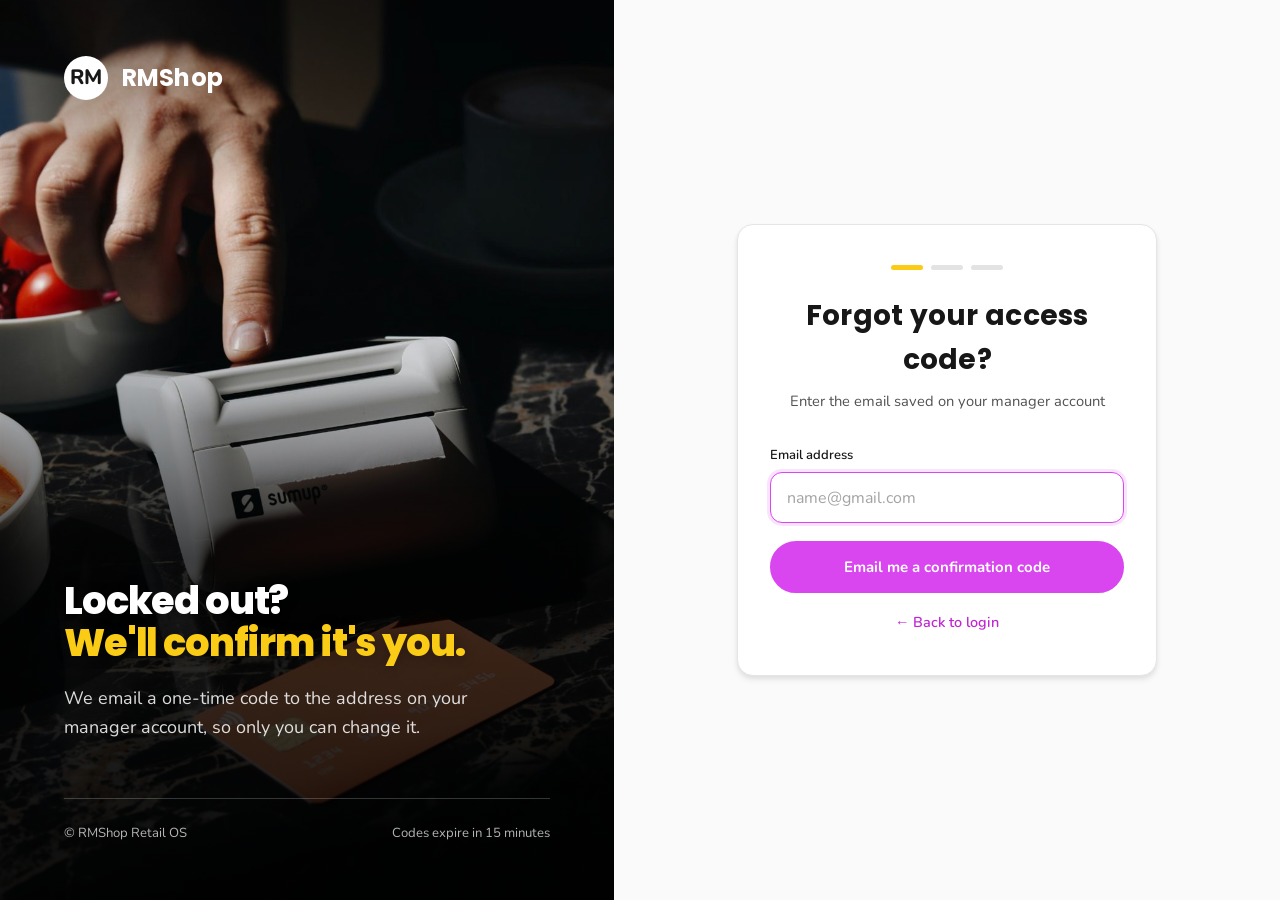
==== commit c1f2c826: "Apply the ShopVibe design system - Palette: fuchsia primary for interactive elements only, cyan and " ====
--- a/frontend/forgot-password.html
+++ b/frontend/forgot-password.html
@@ -6,7 +6,7 @@
     <title>RMShop — Reset Manager Access Code</title>
     <link rel="preconnect" href="https://fonts.googleapis.com">
     <link rel="preconnect" href="https://fonts.gstatic.com" crossorigin>
-    <link href="https://fonts.googleapis.com/css2?family=JetBrains+Mono:wght@400;600;700&family=Plus+Jakarta+Sans:wght@400;600;700;800&display=swap" rel="stylesheet">
+    <link href="https://fonts.googleapis.com/css2?family=Nunito:wght@400;500;600;700&family=Poppins:wght@600;700;800&family=Space+Mono:wght@400;700&display=swap" rel="stylesheet">
     <link rel="stylesheet" href="css/style.css">
     <link rel="icon" href="data:image/svg+xml,<svg xmlns=%22http://www.w3.org/2000/svg%22 viewBox=%220 0 100 100%22><text y=%22.9em%22 font-size=%2290%22>⚡</text></svg>">
 </head>
--- a/frontend/css/style.css
+++ b/frontend/css/style.css
@@ -1,53 +1,67 @@
 :root {
-    /* Palette: white page, ink text, card blue as primary, card orange as accent */
-    --bg-base: #ffffff;
-    --bg-surface: #f6f6f4;
+    /* ShopVibe palette. Variable names are kept so existing markup keeps working:
+       indigo = primary fuchsia (interactive only), cyan = secondary cyan,
+       violet = ink. */
+    --bg-base: #fafafa;
+    --bg-surface: #f5f5f5;
     --bg-card: #ffffff;
-    --bg-card-hover: #fafafa;
+    --bg-card-hover: #ffffff;
     --bg-input: #ffffff;
     --bg-glass: #ffffff;
 
-    /* Borders & Dividers */
-    --border-subtle: #ebebe8;
-    --border-card: #e4e4e0;
-    --border-hover: #1f6fe5;
-    --border-cyan: rgba(232, 112, 58, 0.45);
-
-    /* Brand colors (variable names kept so existing markup keeps working):
-       indigo = primary blue, cyan = orange accent, violet = ink */
-    --indigo-primary: #1f6fe5;
-    --indigo-glow: rgba(31, 111, 229, 0.18);
-    --indigo-hover: #1759bf;
-    --cyan-accent: #c2511c;
-    --cyan-glow: rgba(232, 112, 58, 0.2);
-    --violet-accent: #111111;
-    --violet-glow: rgba(17, 17, 17, 0.12);
-    --orange: #e8703a;
-
-    /* Semantic Feedback */
-    --success: #1b8a4b;
-    --success-bg: #eaf6ef;
-    --success-border: #b9e2c9;
-    --warning: #a86a00;
-    --warning-bg: #fdf5e6;
-    --warning-border: #f1d9a6;
-    --danger: #d32f2f;
-    --danger-bg: #fdeeee;
-    --danger-border: #f5c2c2;
-
-    /* Typography */
-    --text-primary: #111111;
-    --text-secondary: #555555;
-    --text-muted: #8a8a86;
-    --font-main: 'Plus Jakarta Sans', -apple-system, BlinkMacSystemFont, "Segoe UI", Roboto, sans-serif;
-    --font-mono: 'JetBrains Mono', monospace;
-
-    /* Shadows & Radii */
+    --border-subtle: #e5e5e5;
+    --border-card: #e5e5e5;
+    --border-hover: #d4d4d4;
+    --border-input: #d4d4d4;
+    --border-cyan: rgba(34, 211, 238, 0.45);
+
+    --indigo-primary: #d946ef;
+    --indigo-hover: #c026d3;
+    --indigo-active: #a21caf;
+    --indigo-glow: rgba(217, 70, 239, 0.15);
+    --primary-tint: #fdf4ff;
+    /* Fuchsia text on white needs the darker shade to stay readable */
+    --primary-text: #c026d3;
+
+    --secondary: #22d3ee;
+    --tertiary: #facc15;
+    --cyan-accent: #0e7490;
+    --cyan-glow: rgba(34, 211, 238, 0.25);
+    --violet-accent: #171717;
+    --violet-glow: rgba(23, 23, 23, 0.12);
+    --orange: #facc15;
+
+    --success: #166534;
+    --success-bg: #dcfce7;
+    --success-border: #bbf7d0;
+    --warning: #854d0e;
+    --warning-bg: #fef9c3;
+    --warning-border: #fde68a;
+    --danger: #dc2626;
+    --danger-bg: #fee2e2;
+    --danger-border: #fecaca;
+    --info: #3b82f6;
+
+    --text-primary: #171717;
+    --text-secondary: #525252;
+    --text-muted: #737373;
+    --text-placeholder: #a3a3a3;
+    --font-main: 'Nunito', -apple-system, BlinkMacSystemFont, "Segoe UI", Roboto, sans-serif;
+    --font-heading: 'Poppins', 'Nunito', sans-serif;
+    --font-mono: 'Space Mono', monospace;
+
     --radius-sm: 8px;
     --radius-md: 12px;
     --radius-lg: 16px;
-    --radius-xl: 20px;
-    --shadow-card: 0 1px 2px rgba(17, 17, 17, 0.04), 0 6px 20px -12px rgba(17, 17, 17, 0.12);
+    --radius-xl: 24px;
+    --radius-full: 9999px;
+
+    --shadow-subtle: 0 1px 3px rgba(0, 0, 0, 0.06), 0 1px 2px rgba(0, 0, 0, 0.04);
+    --shadow-medium: 0 4px 6px rgba(0, 0, 0, 0.07), 0 2px 4px rgba(0, 0, 0, 0.05);
+    --shadow-large: 0 10px 25px rgba(0, 0, 0, 0.10), 0 6px 10px rgba(0, 0, 0, 0.06);
+    --shadow-overlay: 0 25px 50px rgba(0, 0, 0, 0.15), 0 12px 24px rgba(0, 0, 0, 0.08);
+    --shadow-product-hover: 0 14px 32px rgba(217, 70, 239, 0.12), 0 6px 12px rgba(0, 0, 0, 0.06);
+    --shadow-card: var(--shadow-medium);
     --shadow-glow: none;
     --shadow-cyan-glow: none;
 }
@@ -113,7 +127,7 @@
 .ambient-orb-1 {
     width: 600px;
     height: 600px;
-    background: radial-gradient(circle, #6366f1 0%, rgba(31, 111, 229, 0) 70%);
+    background: radial-gradient(circle, #6366f1 0%, rgba(217, 70, 239, 0) 70%);
     top: -150px;
     left: -150px;
 }
@@ -121,7 +135,7 @@
 .ambient-orb-2 {
     width: 500px;
     height: 500px;
-    background: radial-gradient(circle, #06b6d4 0%, rgba(232, 112, 58, 0) 70%);
+    background: radial-gradient(circle, #06b6d4 0%, rgba(34, 211, 238, 0) 70%);
     bottom: -100px;
     right: -100px;
     animation-duration: 22s;
@@ -131,7 +145,7 @@
 .ambient-orb-3 {
     width: 450px;
     height: 450px;
-    background: radial-gradient(circle, #8b5cf6 0%, rgba(17, 17, 17, 0) 70%);
+    background: radial-gradient(circle, #8b5cf6 0%, rgba(23, 23, 23, 0) 70%);
     top: 40%;
     right: 25%;
     animation-duration: 25s;
@@ -144,8 +158,8 @@
     inset: 0;
     background-size: 40px 40px;
     background-image: 
-        linear-gradient(to right, rgba(17, 17, 17, 0.02) 1px, transparent 1px),
-        linear-gradient(to bottom, rgba(17, 17, 17, 0.02) 1px, transparent 1px);
+        linear-gradient(to right, rgba(23, 23, 23, 0.02) 1px, transparent 1px),
+        linear-gradient(to bottom, rgba(23, 23, 23, 0.02) 1px, transparent 1px);
     mask-image: radial-gradient(ellipse at center, rgba(0, 0, 0, 1) 0%, rgba(0, 0, 0, 0) 80%);
 }
 
@@ -196,7 +210,7 @@
     font-weight: 800;
     font-size: 1.3rem;
     box-shadow: 0 4px 18px var(--indigo-glow);
-    border: 1px solid rgba(17, 17, 17, 0.3);
+    border: 1px solid rgba(23, 23, 23, 0.3);
 }
 
 .brand-logo-text {
@@ -276,7 +290,7 @@
     align-items: center;
     gap: 0.9rem;
     padding: 0.85rem 1.1rem;
-    background: rgba(17, 17, 17, 0.03);
+    background: rgba(23, 23, 23, 0.03);
     border: 1px solid var(--border-subtle);
     border-radius: var(--radius-md);
     backdrop-filter: blur(10px);
@@ -292,8 +306,8 @@
     width: 32px;
     height: 32px;
     border-radius: var(--radius-sm);
-    background: rgba(31, 111, 229, 0.15);
-    border: 1px solid rgba(31, 111, 229, 0.3);
+    background: rgba(217, 70, 239, 0.15);
+    border: 1px solid rgba(217, 70, 239, 0.3);
     display: flex;
     align-items: center;
     justify-content: center;
@@ -339,7 +353,7 @@
     border: 1px solid var(--border-card);
     border-radius: var(--radius-xl);
     padding: 2.5rem 2.2rem;
-    box-shadow: var(--shadow-card), 0 20px 40px -15px rgba(17, 17, 17, 0.08);
+    box-shadow: var(--shadow-card), 0 20px 40px -15px rgba(23, 23, 23, 0.08);
     backdrop-filter: blur(24px);
     position: relative;
     overflow: hidden;
@@ -391,19 +405,19 @@
     font-size: 1.6rem;
     font-weight: 700;
     background: var(--bg-input);
-    border: 1.5px solid rgba(17, 17, 17, 0.12);
+    border: 1.5px solid rgba(23, 23, 23, 0.12);
     border-radius: var(--radius-md);
     color: var(--text-primary);
     caret-color: var(--cyan-accent);
     transition: all 0.2s ease;
-    box-shadow: inset 0 2px 4px rgba(17, 17, 17, 0.08);
+    box-shadow: inset 0 2px 4px rgba(23, 23, 23, 0.08);
 }
 
 .code-digit:focus {
     outline: none;
     border-color: var(--cyan-accent);
     background: #ffffff;
-    box-shadow: 0 0 0 3px var(--cyan-glow), inset 0 2px 4px rgba(17, 17, 17, 0.08);
+    box-shadow: 0 0 0 3px var(--cyan-glow), inset 0 2px 4px rgba(23, 23, 23, 0.08);
     transform: translateY(-2px);
 }
 
@@ -432,7 +446,7 @@
 }
 
 .numpad-key {
-    background: rgba(17, 17, 17, 0.04);
+    background: rgba(23, 23, 23, 0.04);
     border: 1px solid var(--border-subtle);
     border-radius: var(--radius-md);
     color: var(--text-primary);
@@ -449,7 +463,7 @@
 }
 
 .numpad-key:hover {
-    background: rgba(31, 111, 229, 0.16);
+    background: rgba(217, 70, 239, 0.16);
     border-color: var(--indigo-primary);
     color: var(--text-primary);
     transform: translateY(-1px);
@@ -477,7 +491,7 @@
     padding: 0.9rem 1.4rem;
     background: linear-gradient(135deg, var(--indigo-primary) 0%, var(--indigo-hover) 100%);
     color: var(--text-primary);
-    border: 1px solid rgba(17, 17, 17, 0.15);
+    border: 1px solid rgba(23, 23, 23, 0.15);
     border-radius: var(--radius-md);
     font-family: var(--font-main);
     font-size: 1rem;
@@ -498,7 +512,7 @@
     content: '';
     position: absolute;
     inset: 0;
-    background: linear-gradient(rgba(17, 17, 17, 0.15), transparent);
+    background: linear-gradient(rgba(23, 23, 23, 0.15), transparent);
     opacity: 0;
     transition: opacity 0.2s ease;
 }
@@ -526,7 +540,7 @@
 
 .btn-secondary {
     padding: 0.75rem 1.25rem;
-    background: rgba(17, 17, 17, 0.05);
+    background: rgba(23, 23, 23, 0.05);
     border: 1px solid var(--border-subtle);
     border-radius: var(--radius-md);
     font-family: var(--font-main);
@@ -542,8 +556,8 @@
 }
 
 .btn-secondary:hover {
-    background: rgba(17, 17, 17, 0.09);
-    border-color: rgba(17, 17, 17, 0.2);
+    background: rgba(23, 23, 23, 0.09);
+    border-color: rgba(23, 23, 23, 0.2);
     color: var(--text-primary);
     transform: translateY(-1px);
 }
@@ -551,7 +565,7 @@
 .btn-spinner {
     width: 20px;
     height: 20px;
-    border: 2.5px solid rgba(17, 17, 17, 0.25);
+    border: 2.5px solid rgba(23, 23, 23, 0.25);
     border-top-color: var(--text-primary);
     border-radius: 50%;
     animation: spinLoader 0.7s linear infinite;
@@ -627,8 +641,8 @@
     letter-spacing: 0.05em;
     padding: 0.2rem 0.5rem;
     border-radius: 9999px;
-    background: rgba(31, 111, 229, 0.15);
-    border: 1px solid rgba(31, 111, 229, 0.3);
+    background: rgba(217, 70, 239, 0.15);
+    border: 1px solid rgba(217, 70, 239, 0.3);
     color: var(--indigo-primary);
 }
 
@@ -644,7 +658,7 @@
     align-items: center;
     gap: 0.5rem;
     padding: 0.35rem 0.85rem;
-    background: rgba(17, 17, 17, 0.03);
+    background: rgba(23, 23, 23, 0.03);
     border: 1px solid var(--border-subtle);
     border-radius: 9999px;
     font-family: var(--font-mono);
@@ -672,7 +686,7 @@
     align-items: center;
     gap: 0.65rem;
     padding: 0.35rem 0.85rem 0.35rem 0.45rem;
-    background: rgba(17, 17, 17, 0.04);
+    background: rgba(23, 23, 23, 0.04);
     border: 1px solid var(--border-subtle);
     border-radius: 9999px;
     font-size: 0.88rem;
@@ -825,9 +839,9 @@
 }
 
 .icon-revenue {
-    background: rgba(31, 111, 229, 0.15);
+    background: rgba(217, 70, 239, 0.15);
     color: var(--indigo-primary);
-    border: 1px solid rgba(31, 111, 229, 0.3);
+    border: 1px solid rgba(217, 70, 239, 0.3);
 }
 
 .icon-stock {
@@ -837,9 +851,9 @@
 }
 
 .icon-performer {
-    background: rgba(232, 112, 58, 0.15);
+    background: rgba(34, 211, 238, 0.15);
     color: var(--indigo-primary);
-    border: 1px solid rgba(232, 112, 58, 0.3);
+    border: 1px solid rgba(34, 211, 238, 0.3);
 }
 
 .summary-value {
@@ -938,7 +952,7 @@
     position: absolute;
     inset: 0;
     border-radius: var(--radius-lg);
-    background: radial-gradient(400px circle at var(--mouse-x, 50%) var(--mouse-y, 50%), rgba(31, 111, 229, 0.12), transparent 40%);
+    background: radial-gradient(400px circle at var(--mouse-x, 50%) var(--mouse-y, 50%), rgba(217, 70, 239, 0.12), transparent 40%);
     opacity: 0;
     transition: opacity 0.3s ease;
     pointer-events: none;
@@ -965,8 +979,8 @@
     width: 48px;
     height: 48px;
     border-radius: var(--radius-md);
-    background: rgba(31, 111, 229, 0.12);
-    border: 1px solid rgba(31, 111, 229, 0.25);
+    background: rgba(217, 70, 239, 0.12);
+    border: 1px solid rgba(217, 70, 239, 0.25);
     display: flex;
     align-items: center;
     justify-content: center;
@@ -977,7 +991,7 @@
 
 .nav-card:hover .nav-card-icon-box {
     transform: scale(1.08);
-    background: rgba(31, 111, 229, 0.22);
+    background: rgba(217, 70, 239, 0.22);
     color: var(--text-primary);
 }
 
@@ -985,7 +999,7 @@
     width: 32px;
     height: 32px;
     border-radius: 50%;
-    background: rgba(17, 17, 17, 0.05);
+    background: rgba(23, 23, 23, 0.05);
     display: flex;
     align-items: center;
     justify-content: center;
@@ -1035,7 +1049,7 @@
     font-weight: 600;
     padding: 0.4rem 0.85rem;
     border-radius: var(--radius-sm);
-    background: rgba(17, 17, 17, 0.04);
+    background: rgba(23, 23, 23, 0.04);
     border: 1px solid var(--border-subtle);
     transition: all 0.15s ease;
 }
@@ -1043,7 +1057,7 @@
 .back-link:hover {
     color: var(--text-primary);
     border-color: var(--border-hover);
-    background: rgba(31, 111, 229, 0.1);
+    background: rgba(217, 70, 239, 0.1);
 }
 
 .page-header .page-title {
@@ -1097,7 +1111,7 @@
 }
 
 .data-table tbody tr:hover {
-    background: rgba(17, 17, 17, 0.03);
+    background: rgba(23, 23, 23, 0.03);
 }
 
 .data-table tbody tr:not(:last-child) td {
@@ -1128,8 +1142,8 @@
 
 .btn-link:hover {
     color: var(--text-primary);
-    background: rgba(31, 111, 229, 0.15);
-    border-color: rgba(31, 111, 229, 0.3);
+    background: rgba(217, 70, 239, 0.15);
+    border-color: rgba(217, 70, 239, 0.3);
     text-decoration: none;
 }
 
@@ -1177,7 +1191,7 @@
 .modal-backdrop {
     position: fixed;
     inset: 0;
-    background: rgba(17, 17, 17, 0.35);
+    background: rgba(23, 23, 23, 0.35);
     backdrop-filter: blur(12px);
     -webkit-backdrop-filter: blur(12px);
     display: flex;
@@ -1204,7 +1218,7 @@
     padding: 2.2rem;
     width: 100%;
     max-width: 440px;
-    box-shadow: var(--shadow-card), 0 25px 50px -12px rgba(17, 17, 17, 0.08);
+    box-shadow: var(--shadow-card), 0 25px 50px -12px rgba(23, 23, 23, 0.08);
     position: relative;
     animation: popInModal 0.25s cubic-bezier(0.16, 1, 0.3, 1);
 }
@@ -1406,7 +1420,7 @@
     justify-content: space-between;
     font-size: 0.9rem;
     gap: 0.6rem;
-    background: rgba(17, 17, 17, 0.03);
+    background: rgba(23, 23, 23, 0.03);
     border: 1px solid var(--border-subtle);
     border-radius: var(--radius-md);
     padding: 0.6rem 0.85rem;
@@ -1429,7 +1443,7 @@
     height: 26px;
     border-radius: var(--radius-sm);
     border: 1px solid var(--border-subtle);
-    background: rgba(17, 17, 17, 0.08);
+    background: rgba(23, 23, 23, 0.08);
     color: var(--text-primary);
     cursor: pointer;
     font-size: 0.95rem;
@@ -1507,7 +1521,7 @@
 .attendance-row {
     font-size: 0.88rem;
     padding: 0.65rem 0.85rem;
-    background: rgba(17, 17, 17, 0.03);
+    background: rgba(23, 23, 23, 0.03);
     border: 1px solid var(--border-subtle);
     border-radius: var(--radius-sm);
     color: var(--text-secondary);
@@ -1691,12 +1705,12 @@
 }
 
 ::-webkit-scrollbar-thumb {
-    background: rgba(31, 111, 229, 0.3);
+    background: rgba(217, 70, 239, 0.3);
     border-radius: 9999px;
 }
 
 ::-webkit-scrollbar-thumb:hover {
-    background: rgba(31, 111, 229, 0.6);
+    background: rgba(217, 70, 239, 0.6);
 }
 
 @media (prefers-reduced-motion: reduce) {
@@ -1723,7 +1737,7 @@
     justify-content: center;
     font-size: 1.6rem;
     border: 1px solid var(--border-card);
-    background: rgba(31, 111, 229, 0.14);
+    background: rgba(217, 70, 239, 0.14);
 }
 
 .popup.severity-warning .popup-icon { background: var(--warning-bg); border-color: var(--warning-border); }
@@ -1767,7 +1781,7 @@
     width: 0.7rem;
     height: 0.7rem;
     border-radius: 50%;
-    background: rgba(17, 17, 17, 0.14);
+    background: rgba(23, 23, 23, 0.14);
 }
 
 .attempt-dot.used { background: var(--danger); box-shadow: 0 0 8px var(--danger-border); }
@@ -1804,7 +1818,7 @@
     margin-top: 0.4rem;
     padding: 0.85rem 1rem;
     background: var(--bg-input);
-    border: 1.5px solid rgba(17, 17, 17, 0.12);
+    border: 1.5px solid rgba(23, 23, 23, 0.12);
     border-radius: var(--radius-md);
     font-family: var(--font-main);
     font-size: 1rem;
@@ -1864,7 +1878,7 @@
     width: 2rem;
     height: 0.3rem;
     border-radius: 999px;
-    background: rgba(17, 17, 17, 0.12);
+    background: rgba(23, 23, 23, 0.12);
 }
 
 .step-indicator span.done { background: var(--cyan-accent); }
@@ -1911,126 +1925,221 @@
 }
 
 /* ========================================================
-   LIGHT MINIMAL THEME
-   White surfaces, ink text, one blue, one orange accent.
-   No glows, gradients or glass blur.
+   SHOPVIBE THEME
+   Spacious, bright, conversion-focused. Fuchsia is reserved
+   for things you can click; cyan and yellow are accents.
 ======================================================== */
 .ambient-bg { display: none; }
-
-body { background: var(--bg-base); }
-
-/* Flat surfaces: drop the glass blur everywhere */
+body { background: var(--bg-base); font-size: 16px; line-height: 1.6; }
+
+/* Typography: Poppins headings, Nunito body, Space Mono for numbers/codes */
+h1, h2, h3, h4,
+.page-title, .brand-logo-text, .topbar-logo, .form-header h2,
+.modal h2, .summary-card-title, .nav-card h3, .cart-panel h2 {
+    font-family: var(--font-heading);
+    letter-spacing: 0.01em;
+}
+.brand-hero h1, .dashboard-greeting h1, .page-title { font-weight: 700; }
+
+/* Flat surfaces, no glass blur */
 .form-content, .summary-card, .nav-card, .data-table-container, .modal,
-.cart-panel, .product-card, .topbar, .brand-panel, .brand-feature-item {
+.cart-panel, .product-card, .topbar, .brand-panel {
     backdrop-filter: none;
     -webkit-backdrop-filter: none;
 }
 .modal-backdrop {
+    background: rgba(23, 23, 23, 0.4);
     backdrop-filter: blur(2px);
     -webkit-backdrop-filter: blur(2px);
 }
-
-/* Wordmarks: solid ink instead of gradient text */
-.brand-logo-text,
-.topbar-logo,
-.brand-hero h1 span.gradient-text {
+.modal { border-radius: var(--radius-lg); box-shadow: var(--shadow-overlay); border: none; }
+
+/* Wordmarks: solid ink */
+.brand-logo-text, .topbar-logo, .brand-hero h1 span.gradient-text {
     background: none;
     -webkit-background-clip: border-box;
     -webkit-text-fill-color: currentColor;
     color: var(--text-primary);
 }
 .brand-logo-icon, .user-avatar-circle {
-    background: var(--indigo-primary);
+    background: var(--text-primary);
     color: #ffffff;
     border: none;
     box-shadow: none;
-}
-
-/* Top accent lines become a single thin blue rule, or nothing */
-.global-loading-bar { background: var(--indigo-primary); animation: none; }
-.form-content::before, .summary-card::before { display: none; }
-
-/* Buttons: solid blue, white text */
+    border-radius: var(--radius-full);
+}
+.global-loading-bar { background: var(--secondary); animation: none; }
+.form-content::before, .summary-card::before, .nav-card::after { display: none; }
+
+/* ---- Buttons ---- */
 .btn-primary {
     background: var(--indigo-primary);
     color: #ffffff;
-    border: 1px solid var(--indigo-primary);
+    border: 2px solid var(--indigo-primary);
+    border-radius: var(--radius-full);
+    font-family: var(--font-main);
+    font-size: 15px;
+    font-weight: 700;
+    min-height: 42px;
+    padding: 12px 28px;
     box-shadow: none;
 }
 .btn-primary::before { display: none; }
-a.btn-primary, a.btn-primary:visited, a.btn-primary:hover {
-    color: #ffffff;
-    text-decoration: none;
-}
 .btn-primary:hover:not(:disabled) {
     background: var(--indigo-hover);
     border-color: var(--indigo-hover);
     box-shadow: none;
-    transform: translateY(-1px);
-}
-.btn-nav-pos {
-    background: var(--text-primary);
-    border-color: var(--text-primary);
+    transform: none;
+}
+.btn-primary:active:not(:disabled) { background: var(--indigo-active); border-color: var(--indigo-active); transform: none; }
+.btn-primary:disabled { opacity: 0.4; filter: none; }
+#login-btn, #send-btn, #verify-btn, #save-btn { min-height: 50px; padding: 14px 36px; }
+a.btn-primary, a.btn-primary:visited, a.btn-primary:hover { color: #ffffff; text-decoration: none; }
+.btn-nav-pos, .btn-nav-pos:hover:not(:disabled) { box-shadow: none; }
+.btn-spinner { border-color: rgba(255, 255, 255, 0.35); border-top-color: #ffffff; }
+
+/* Secondary = outline */
+.btn-secondary {
+    background: transparent;
+    color: var(--primary-text);
+    border: 2px solid var(--indigo-primary);
+    border-radius: var(--radius-full);
+    font-family: var(--font-main);
+    font-weight: 700;
+    font-size: 15px;
+    padding: 10px 26px;
+}
+.btn-secondary:hover { background: var(--primary-tint); color: var(--primary-text); border-color: var(--indigo-primary); transform: none; }
+
+/* Ghost-style text actions */
+.btn-link, .forgot-link, .auth-secondary-actions button, .field-error button {
+    color: var(--primary-text);
+    border-radius: var(--radius-full);
+}
+.btn-link:hover { background: var(--primary-tint); border-color: transparent; color: var(--primary-text); }
+.forgot-link:hover { color: var(--indigo-active); }
+.back-link, .btn-back {
+    border-radius: var(--radius-full);
+}
+
+/* ---- Inputs ---- */
+.text-input, .modal input, .modal-select, .search-input, .inline-form input {
+    background: #ffffff;
+    border: 1.5px solid var(--border-input);
+    border-radius: var(--radius-md);
+    color: var(--text-primary);
+    font-family: var(--font-main);
+    font-size: 16px;
+    min-height: 44px;
     box-shadow: none;
 }
-.btn-nav-pos:hover:not(:disabled) {
-    background: #000000;
-    border-color: #000000;
+.text-input::placeholder, .modal input::placeholder, .search-input::placeholder, .inline-form input::placeholder {
+    color: var(--text-placeholder);
+}
+.text-input:focus, .modal input:focus, .modal-select:focus, .search-input:focus, .inline-form input:focus {
+    outline: none;
+    border-color: var(--indigo-primary);
+    box-shadow: 0 0 0 3px var(--indigo-glow);
+}
+.text-input.input-error { border-color: #ef4444; box-shadow: 0 0 0 3px rgba(239, 68, 68, 0.15); background: #ffffff; }
+.auth-field, .modal label, .code-label { font-size: 13px; font-weight: 600; color: var(--text-primary); }
+
+/* 6-digit boxes and keypad */
+.code-digit {
+    background: #ffffff;
+    border: 1.5px solid var(--border-input);
+    border-radius: var(--radius-md);
     box-shadow: none;
-}
-.btn-spinner {
-    border-color: rgba(255, 255, 255, 0.35);
-    border-top-color: #ffffff;
-}
-.btn-secondary {
-    background: #ffffff;
-    border-color: var(--border-card);
-}
-.btn-secondary:hover {
-    background: var(--bg-surface);
-    color: var(--text-primary);
-}
-
-/* Keypad */
+    font-family: var(--font-mono);
+}
+.code-digit:focus { border-color: var(--indigo-primary); box-shadow: 0 0 0 3px var(--indigo-glow); transform: none; }
+.code-digit.input-error { border-color: #ef4444; box-shadow: 0 0 0 3px rgba(239, 68, 68, 0.15); background: #ffffff; }
 .numpad-key {
     background: var(--bg-surface);
-    border-color: transparent;
-}
-.numpad-key:hover {
-    background: #ecebe7;
-    border-color: transparent;
-    color: var(--text-primary);
-}
-.numpad-key:active {
-    background: var(--indigo-primary);
-    color: #ffffff;
-}
-.code-digit {
-    background: #ffffff;
-    border-color: #d9d9d4;
-    box-shadow: none;
-}
-.code-digit:focus {
-    background: #ffffff;
-    border-color: var(--indigo-primary);
-    box-shadow: 0 0 0 3px var(--indigo-glow);
-}
-
-/* Cards */
+    border: 1.5px solid transparent;
+    border-radius: var(--radius-md);
+    font-family: var(--font-mono);
+}
+.numpad-key:hover { background: #ededed; border-color: transparent; color: var(--text-primary); transform: none; }
+.numpad-key:active { background: var(--indigo-primary); color: #ffffff; }
+.numpad-key.key-action { font-family: var(--font-main); font-weight: 700; font-size: 12px; letter-spacing: 0.1em; }
+
+/* ---- Cards ---- */
 .form-content {
     background: #ffffff;
     border: 1px solid var(--border-card);
-    box-shadow: var(--shadow-card);
-}
-.nav-card::after { display: none; }
+    border-radius: var(--radius-lg);
+    box-shadow: var(--shadow-medium);
+    padding: 40px 32px;
+}
+.summary-card, .nav-card, .data-table-container, .cart-panel {
+    background: #ffffff;
+    border: 1px solid var(--border-card);
+    border-radius: var(--radius-lg);
+    box-shadow: var(--shadow-medium);
+    transition: box-shadow 200ms ease, transform 200ms ease, border-color 200ms ease;
+}
+.summary-card:hover, .nav-card:hover {
+    box-shadow: var(--shadow-large);
+    transform: translateY(-3px);
+    border-color: var(--border-hover);
+}
+.product-card {
+    background: #ffffff;
+    border: 1px solid var(--border-card);
+    border-radius: var(--radius-lg);
+    box-shadow: var(--shadow-subtle);
+    transition: box-shadow 200ms ease, transform 200ms ease;
+}
+.product-card:hover:not(:disabled) { box-shadow: var(--shadow-product-hover); transform: translateY(-3px); border-color: var(--border-hover); }
+.product-card-price { color: var(--text-primary); font-family: var(--font-mono); }
+
 .topbar {
-    background: rgba(255, 255, 255, 0.94);
+    background: #ffffff;
     border-bottom: 1px solid var(--border-subtle);
-}
-
-/* Photo panels on the login and reset pages */
+    box-shadow: var(--shadow-subtle);
+}
+
+/* Overline-style tags and status chips */
+.topbar-tag {
+    background: #cffafe;
+    border: none;
+    color: #155e75;
+    border-radius: 4px;
+    font-size: 11px;
+    font-weight: 700;
+    letter-spacing: 0.1em;
+}
+.badge { border-radius: var(--radius-full); font-size: 11px; letter-spacing: 0.1em; border: none; }
+.badge-ok { background: #dcfce7; color: #166534; }
+.badge-low { background: #fef9c3; color: #854d0e; }
+.badge-critical { background: #fee2e2; color: #991b1b; }
+
+.data-table th {
+    font-size: 11px;
+    font-weight: 700;
+    letter-spacing: 0.1em;
+    text-transform: uppercase;
+    color: var(--text-secondary);
+}
+.data-table tbody tr:hover td { background: var(--bg-base); }
+
+/* Non-interactive highlights never use fuchsia */
+.step-indicator span.done { background: var(--tertiary); }
+.attempt-dot.used { background: #ef4444; box-shadow: none; }
+.info-note { color: #166534; background: #dcfce7; border-color: #bbf7d0; }
+.error-message, .modal-error { color: #991b1b; background: #fee2e2; border-color: #fecaca; }
+.field-error { color: var(--danger); }
+.popup-icon { border-radius: var(--radius-full); background: var(--bg-surface); border-color: var(--border-subtle); }
+.popup.severity-warning .popup-icon { background: #fef9c3; border-color: #fde68a; }
+.popup.severity-danger .popup-icon { background: #fee2e2; border-color: #fecaca; }
+.popup.severity-success .popup-icon { background: #dcfce7; border-color: #bbf7d0; }
+
+:focus-visible { outline: 2px solid var(--indigo-primary); outline-offset: 2px; }
+
+/* ---- Photo panels on the login and reset pages ---- */
 .brand-panel.photo-panel {
-    background-color: #111111;
+    background-color: #171717;
     background-size: cover;
     background-repeat: no-repeat;
     border-right: none;
@@ -2047,25 +2156,41 @@
 .brand-panel.photo-panel > * { position: relative; }
 .photo-card-tap { background-image: url("../images/card-tap.jpg"); background-position: 58% center; }
 .photo-receipt-printer { background-image: url("../images/receipt-printer.jpg"); background-position: center 40%; }
-
+.photo-panel .brand-logo-icon { background: #ffffff; color: var(--text-primary); }
 .photo-panel .brand-logo-text,
-.photo-panel .brand-hero h1,
-.photo-panel .brand-hero h1 span.gradient-text { color: #ffffff; }
-.photo-panel .brand-hero h1 span.gradient-text { color: #ffb48f; }
-.photo-panel .brand-hero p { color: rgba(255, 255, 255, 0.82); }
+.photo-panel .brand-hero h1 { color: #ffffff; }
+.photo-panel .brand-hero h1 span.gradient-text { color: var(--tertiary); }
+.photo-panel .brand-hero h1 {
+    font-size: 2.4rem;
+    font-weight: 800;
+    line-height: 1.1;
+    text-shadow: 0 1px 12px rgba(0, 0, 0, 0.35);
+}
+.photo-panel .brand-hero p { color: rgba(255, 255, 255, 0.85); font-size: 18px; }
 .photo-panel .brand-hero { margin-top: auto; margin-bottom: 1.5rem; }
-.photo-panel .brand-hero h1 {
-    font-size: 2.2rem;
-    text-shadow: 0 1px 12px rgba(0, 0, 0, 0.35);
-}
-.photo-panel .brand-footer {
-    color: rgba(255, 255, 255, 0.7);
-    border-top-color: rgba(255, 255, 255, 0.2);
-}
-
-.form-panel { background: #ffffff; }
+.photo-panel .brand-footer { color: rgba(255, 255, 255, 0.7); border-top-color: rgba(255, 255, 255, 0.2); }
+.form-panel { background: var(--bg-base); }
 
 @media (max-width: 992px) {
     .brand-panel.photo-panel { min-height: 320px; }
     .photo-panel .brand-hero p { display: none; }
-}
+    .photo-panel .brand-hero h1 { font-size: 2rem; }
+}
+
+@media (prefers-reduced-motion: reduce) {
+    .summary-card:hover, .nav-card:hover, .product-card:hover:not(:disabled) { transform: none; }
+}
+/* Decorative icon tiles and scrollbars stay neutral or use the accents */
+.icon-revenue { background: #cffafe; border: 1px solid #a5f3fc; color: #155e75; }
+.nav-card-icon-box { background: var(--bg-surface); border: 1px solid var(--border-subtle); color: var(--text-primary); }
+.nav-card:hover .nav-card-icon-box { background: #fef9c3; border-color: #fde68a; }
+.back-link:hover { background: var(--bg-surface); }
+::-webkit-scrollbar-thumb { background: #d4d4d4; }
+::-webkit-scrollbar-thumb:hover { background: #a3a3a3; }
+
+/* Names are words, not figures: heading font instead of mono */
+#topemployee-value, #top-employee-value {
+    font-family: var(--font-heading);
+    font-size: 1.6rem;
+    line-height: 1.2;
+}
